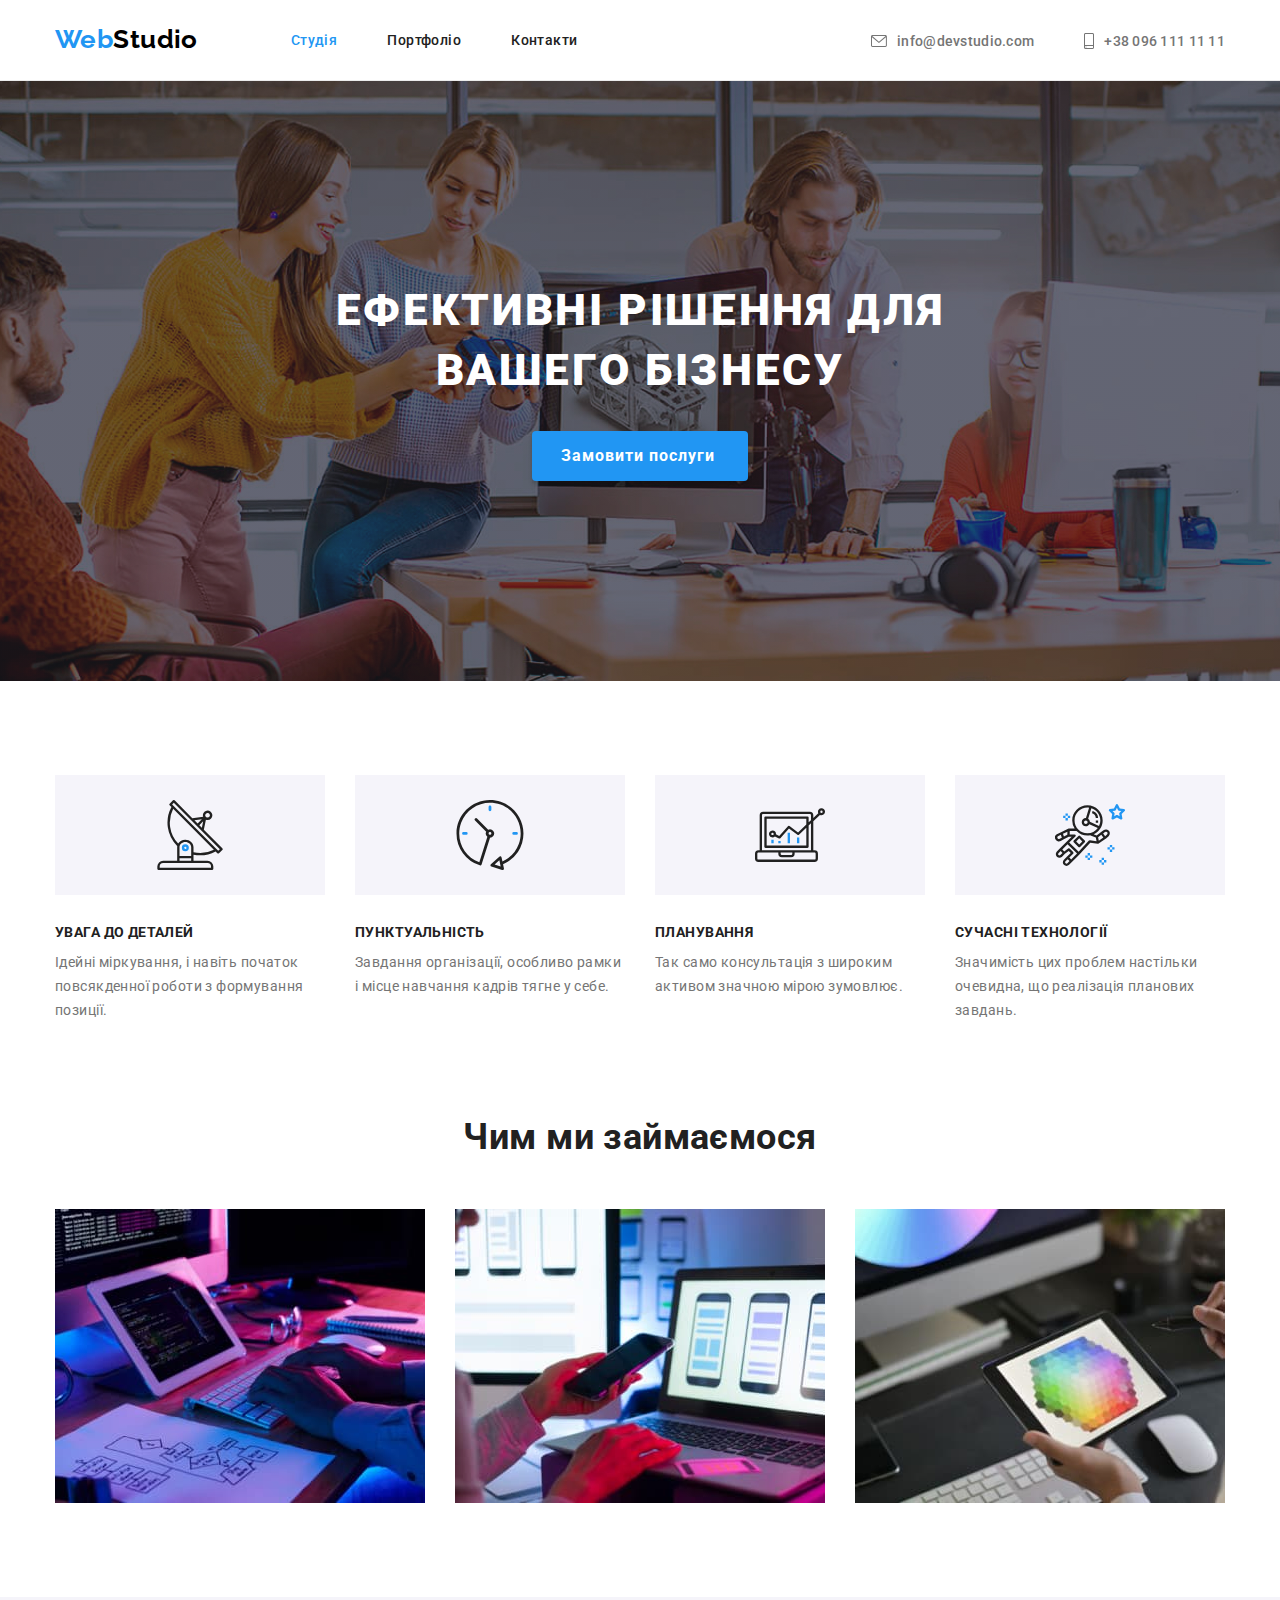
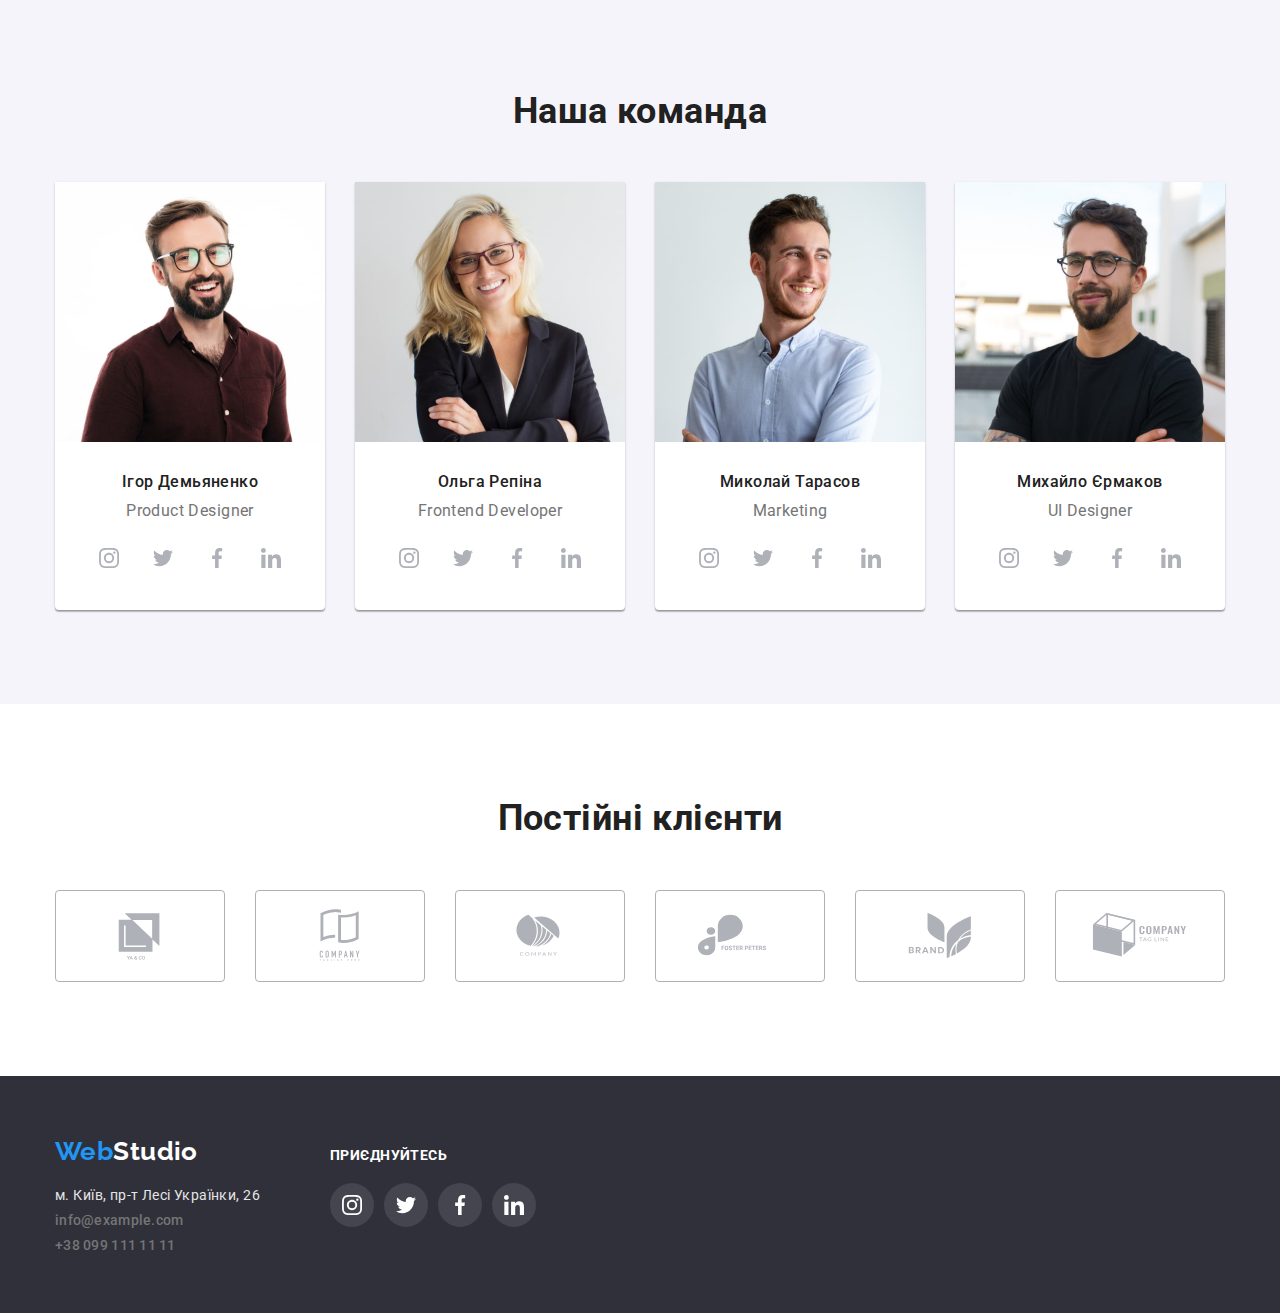
==== index.html @ 13858b53 "Initial commit" ====
<!DOCTYPE html>
<html lang="ua">

<head>
  <meta charset="UTF-8" />
  <meta http-equiv="X-UA-Compatible" content="IE=edge" />
  <meta name="viewport" content="width=device-width, initial-scale=1.0" />
  <title>Студія</title>
  <link rel="preconnect" href="https://fonts.googleapis.com" />
  <link rel="preconnect" href="https://fonts.gstatic.com" crossorigin />
  <link href="https://fonts.googleapis.com/css2?family=Raleway:wght@700&family=Roboto:wght@400;500;700;900&display=swap"
    rel="stylesheet" />
  <link rel="stylesheet"
    href="https://cdnjs.cloudflare.com/ajax/libs/modern-normalize/1.1.0/modern-normalize.min.css" />
  <link rel="stylesheet" href="./css/styles.css" />
</head>

<body>
  <!-- Шапка сторінки -->
  <header class="header">
    <!-- Меню навігайцій для наступних сторінок -->
    <div class="header-conteiner conteiner">
      <a class="header-logo link" lang="en" href="./index.html">Web<span class="logo-word">Studio</span></a>
      <nav class="header-nav">
        <ul class="header-list list">
          <li class="header-item">
            <a class="header-link link current" href="./index.html">Студія</a>
          </li>
          <li class="header-item">
            <a class="header-link link" href="./portfolio.html">Портфоліо</a>
          </li>
          <li class="header-item">
            <a class="header-link link" href="./">Контакти</a>
          </li>
        </ul>
      </nav>
      <ul class="contact-list list">
        <li class="contact-item">
          <a class="contact-link link" href="mailto:info@devstudio.com"><svg class="icon-mail icon" width="16"
              height="12">
              <use href="./images/icons.svg#mail"></use>
            </svg> info@devstudio.com</a>
        </li>
        <li class="contact-item">
          <a class="contact-link link" href="tel:+380961111111"><svg class="icon-phone icon" width="10" height="16">
              <use href="./images/icons.svg#smartphone"></use>
            </svg> +38 096 111 11 11</a>
        </li>
      </ul>
    </div>
  </header>

  <!-- Унікальний контент -->
  <main class="main-content">
    <!-- Секція Герої -->
    <section class="section-hero">
      <div class="conteiner">
        <h1 class="hero-title">Ефективні рішення для вашего бізнесу</h1>
        <button class="hero-btn list" type="button">Замовити послуги</button>
      </div>
    </section>
    <!-- Секція особливості команди -->
    <section class="section-skils section">
      <div class="conteiner">
        <h2 class="visually-hidden">Наші особливості</h2>
        <ul class="skils-list list">
          <li class="skils-item">
            <div class="skils-icon-div"><svg class="skils-icon icon" width="70" height="70">
                <use href="./images/icons.svg#antenna"></use>
              </svg>
            </div>
            <h3 class="skils-subtitle">УВАГА ДО ДЕТАЛЕЙ</h3>
            <p class="skils-text">
              Ідейні міркування, і навіть початок повсякденної роботи з формування позиції.
            </p>
          </li>
          <li class="skils-item">
            <div class="skils-icon-div"><svg class="skils-icon icon" width="70" height="70">
                <use href="./images/icons.svg#clock"></use>
              </svg>
            </div>
            <h3 class="skils-subtitle">ПУНКТУАЛЬНІСТЬ</h3>
            <p class="skils-text">
              Завдання організації, особливо рамки і місце навчання кадрів тягне у себе.
            </p>
          </li>
          <li class="skils-item">
            <div class="skils-icon-div"><svg class="skils-icon icon" width="70" height="70">
                <use href="./images/icons.svg#diagram"></use>
              </svg>
            </div>
            <h3 class="skils-subtitle">ПЛАНУВАННЯ</h3>
            <p class="skils-text">
              Так само консультація з широким активом значною мірою зумовлює.
            </p>
          </li>
          <li class="skils-item">
            <div class="skils-icon-div"><svg class="skils-icon icon" width="70" height="70">
                <use href="./images/icons.svg#astronaut"></use>
              </svg>
            </div>
            <h3 class="skils-subtitle">СУЧАСНІ ТЕХНОЛОГІЇ</h3>
            <p class="skils-text">
              Значимість цих проблем настільки очевидна, що реалізація планових завдань.
            </p>
          </li>
        </ul>
      </div>
    </section>
    <!-- Секція галерея  -->
    <section class="section-gallery section">
      <div class="conteiner">
        <h2 class="gallery-title">Чим ми займаємося</h2>
        <ul class="gallery-list list">
          <li class="gallery-item">
            <img class="gallery-image" src="./images/img1.jpg" alt="Набирає текст на планшеті за допомогою клавіатури"
              width="370" height="294" />
          </li>
          <li class="gallery-item">
            <img class="gallery-image" src="./images/img2.jpg" alt="Смартфон з ноубуком" width="370" height="294" />
          </li>
          <li class="gallery-item">
            <img class="gallery-image" src="./images/img3.jpg" alt="Вибір кольору на планшеті" width="370"
              height="294" />
          </li>
        </ul>
      </div>
    </section>
    <!-- Секція нашої команди -->
    <section class="section-teams section">
      <div class="conteiner">
        <h2 class="teams-title">Наша команда</h2>
        <ul class="teams-list list">
          <li class="teams-item">
            <img class="teams-image" src="./images/our_team/product_Designer.jpg" alt="фото продукт дизайнера"
              width="270" height="260" />
            <div class="team-images-div">
              <h3 class="teams-subtitle">Ігор Демьяненко</h3>
              <p class="teams-text" lang="en">Product Designer</p>
              <ul class="socials list">
                <li class="socials-item">
                  <a class="socials-link link teams-link" href=" ">
                    <svg class="socials-icon teams-icon" width="20" height="20">
                      <use href="./images/icons.svg#instagram"></use>
                    </svg>
                  </a>
                </li>
                <li class="socials-item">
                  <a class="socials-link link teams-link" href=" ">
                    <svg class="socials-icon teams-icon" width="20" height="20">
                      <use href="./images/icons.svg#twitter"></use>
                    </svg>
                  </a>
                </li>
                <li class="socials-item">
                  <a class="socials-link link teams-link" href=" ">
                    <svg class="socials-icon teams-icon" width="20" height="20">
                      <use href="./images/icons.svg#facebook"></use>
                    </svg>
                  </a>
                </li>
                <li class="socials-item">
                  <a class="socials-link link teams-link" href=" ">
                    <svg class="socials-icon teams-icon" width="20" height="20">
                      <use href="./images/icons.svg#linkedin"></use>
                    </svg>
                  </a>
                </li>
              </ul>
            </div>
          </li>
          <li class="teams-item">
            <img class="teams-image" src="./images/our_team/frontend_developer.jpg" alt="Фото фронтенд девелопер"
              width="270" height="260" />
            <div class="team-images-div">
              <h3 class="teams-subtitle">Ольга Репіна</h3>
              <p class="teams-text" lang="en">Frontend Developer</p>
              <ul class="socials list">
                <li class="socials-item">
                  <a class="socials-link link teams-link" href=" ">
                    <svg class="socials-icon teams-icon" width="20" height="20">
                      <use href="./images/icons.svg#instagram"></use>
                    </svg>
                  </a>
                </li>
                <li class="socials-item">
                  <a class="socials-link link teams-link" href=" ">
                    <svg class="socials-icon teams-icon" width="20" height="20">
                      <use href="./images/icons.svg#twitter"></use>
                    </svg>
                  </a>
                </li>
                <li class="socials-item">
                  <a class="socials-link link teams-link" href=" ">
                    <svg class="socials-icon teams-icon" width="20" height="20">
                      <use href="./images/icons.svg#facebook"></use>
                    </svg>
                  </a>
                </li>
                <li class="socials-item">
                  <a class="socials-link link teams-link" href=" ">
                    <svg class="socials-icon teams-icon" width="20" height="20">
                      <use href="./images/icons.svg#linkedin"></use>
                    </svg>
                  </a>
                </li>
              </ul>
            </div>
          </li>
          <li class="teams-item">
            <img class="teams-image" src="./images/our_team/marketing.jpg" alt="Фото маркетинг" width="270"
              height="260" />
            <div class="team-images-div">
              <h3 class="teams-subtitle">Миколай Тарасов</h3>
              <p class="teams-text" lang="en">Marketing</p>
              <ul class="socials list">
                <li class="socials-item">
                  <a class="socials-link link teams-link" href=" ">
                    <svg class="socials-icon teams-icon" width="20" height="20">
                      <use href="./images/icons.svg#instagram"></use>
                    </svg>
                  </a>
                </li>
                <li class="socials-item">
                  <a class="socials-link link teams-link" href=" ">
                    <svg class="socials-icon teams-icon" width="20" height="20">
                      <use href="./images/icons.svg#twitter"></use>
                    </svg>
                  </a>
                </li>
                <li class="socials-item">
                  <a class="socials-link link teams-link" href=" ">
                    <svg class="socials-icon teams-icon" width="20" height="20">
                      <use href="./images/icons.svg#facebook"></use>
                    </svg>
                  </a>
                </li>
                <li class="socials-item">
                  <a class="socials-link link teams-link" href=" ">
                    <svg class="socials-icon teams-icon" width="20" height="20">
                      <use href="./images/icons.svg#linkedin"></use>
                    </svg>
                  </a>
                </li>
              </ul>
            </div>
          </li>
          <li class="teams-item">
            <img class="teams-image" src="./images/our_team/ui_designer.jpg" alt="Фото УІ дизайнера" width="270"
              height="260" />
            <div class="team-images-div">
              <h3 class="teams-subtitle">Михайло Єрмаков</h3>
              <p class="teams-text" lang="en">UI Designer</p>
              <ul class="socials list">
                <li class="socials-item">
                  <a class="socials-link link teams-link" href=" ">
                    <svg class="socials-icon teams-icon" width="20" height="20">
                      <use href="./images/icons.svg#instagram"></use>
                    </svg>
                  </a>
                </li>
                <li class="socials-item">
                  <a class="socials-link link teams-link" href=" ">
                    <svg class="socials-icon teams-icon" width="20" height="20">
                      <use href="./images/icons.svg#twitter"></use>
                    </svg>
                  </a>
                </li>
                <li class="socials-item">
                  <a class="socials-link link teams-link" href=" ">
                    <svg class="socials-icon teams-icon" width="20" height="20">
                      <use href="./images/icons.svg#facebook"></use>
                    </svg>
                  </a>
                </li>
                <li class="socials-item">
                  <a class="socials-link link teams-link" href=" ">
                    <svg class="socials-icon teams-icon" width="20" height="20">
                      <use href="./images/icons.svg#linkedin"></use>
                    </svg>
                  </a>
                </li>
              </ul>
            </div>
          </li>
        </ul>
      </div>
    </section>
    <section class="section-customers section">
      <div class="conteiner">
        <h2 class="teams-title">Постійні клієнти</h2>
        <ul class="customers-list list">
          <li class="customers-item"><a class="customers-link link" href="" target="_blank"
              rel="noopener noreferrer"><svg class="customers-icon" width="106" height="60">
                <use href="./images/icons.svg#logo-1"></use>
              </svg></a>
          </li>
          <li class="customers-item"><a class="customers-link link" href="" target="_blank"
              rel="noopener noreferrer"><svg class="customers-icon" width="106" height="60">
                <use href="./images/icons.svg#logo-2"></use>
              </svg></a>
          </li>
          <li class="customers-item"><a class="customers-link link" href="" target="_blank"
              rel="noopener noreferrer"><svg class="customers-icon" width="106" height="60">
                <use href="./images/icons.svg#logo-3"></use>
              </svg></a>
          </li>
          <li class="customers-item"><a class="customers-link link" href="" target="_blank"
              rel="noopener noreferrer"><svg class="customers-icon" width="106" height="60">
                <use href="./images/icons.svg#logo-4"></use>
              </svg></a>
          </li>
          <li class="customers-item"><a class="customers-link link" href="" target="_blank"
              rel="noopener noreferrer"><svg class="customers-icon" width="106" height="60">
                <use href="./images/icons.svg#logo-5"></use>
              </svg></a>
          </li>
          <li class="customers-item"><a class="customers-link link" href="" target="_blank"
              rel="noopener noreferrer"><svg class="customers-icon" width="106" height="60">
                <use href="./images/icons.svg#logo-6"></use>
              </svg></a>
          </li>
        </ul>
      </div>
    </section>
  </main>
  <!-- Підвал сторінки -->
  <footer class="footer">
    <div class="conteiner">
      <div class="contact-div">
        <a class="footer-logo link" lang="en" href="./index.html">Web<span class="logo-word-footer">Studio</span></a>
        <address class="address">
          <ul class="address-list list">
            <li class="address-item">
              <a class="address-contact-map link" href="https://goo.gl/maps/Bq6WexbLNgEqduPN9" target="_blank"
                rel="noopener noreferrer">м. Київ, пр-т Лесі Українки, 26</a>
            </li>
            <li class="address-item">
              <a class="address-contact link" href="mailto:info@example.com">info@example.com</a>
            </li>
            <li class="address-item">
              <a class="address-contact link" href="tel:+380961111111">+38 099 111 11 11</a>
            </li>
          </ul>
        </address>
      </div>
      <div class="footer-socials-div">
        <h3 class="footer-socials-header">Приєднуйтесь</h3>
        <ul class="socials list">
          <li class="socials-item">
            <a class="socials-link link" href=" ">
              <svg class="socials-icon" width="20" height="20">
                <use href="./images/icons.svg#instagram"></use>
              </svg>
            </a>
          </li>
          <li class="socials-item">
            <a class="socials-link link" href=" ">
              <svg class="socials-icon" width="20" height="20">
                <use href="./images/icons.svg#twitter"></use>
              </svg>
            </a>
          </li>
          <li class="socials-item">
            <a class="socials-link link" href=" ">
              <svg class="socials-icon" width="20" height="20">
                <use href="./images/icons.svg#facebook"></use>
              </svg>
            </a>
          </li>
          <li class="socials-item">
            <a class="socials-link link" href=" ">
              <svg class="socials-icon" width="20" height="20">
                <use href="./images/icons.svg#linkedin"></use>
              </svg>
            </a>
          </li>
        </ul>
      </div>
    </div>
  </footer>
</body>

</html>
---- css/styles.css ----
:root {
  --white-background-col: #e5e5e5;
  --primary-txt-col: #212121;
  --secondary-txt-col: #757575;
  --brand-txt-col: #2196f3;
  --footer-txt-col: #ffffff;
  --background2: #f5f4fa;
  --border-header-color: #ececec;
  --border-content-color: #eeeeee;
  --icon-color: #afb1b8;
}

body {
  font-family: Roboto, sans-serif;
  font-size: 14px;
  /* line-height: 1.19; */
  letter-spacing: 0.03em;
  background-color: var(--footer-txt-col);
  color: var(--primary-txt-col);
}

.visually-hidden {
  position: absolute;
  width: 1px;
  height: 1px;
  margin: -1px;
  border: 0;
  padding: 0;
  white-space: nowrap;
  clip-path: inset(100%);
  clip: rect(0 0 0 0);
  overflow: hidden;
}

/* прибираємо точки списку */
.list {
  list-style: none;
  padding: 0;
  margin: 0;
}

/* додаємо курсор */
.prt-btn,
.hero-btn,
.prt-item-desc {
  cursor: pointer;
}

/* прибираємо підкреслення  */
.link {
  text-decoration: none;
  color: currentColor;
}

h1,
h2,
h3,
h4,
h5,
h6,
p {
  margin: 0px;
}
img {
  display: block;
  max-width: 100%;
  height: auto;
}

.conteiner {
  width: 1200px;
  padding-left: 15px;
  padding-right: 15px;
  margin-left: auto;
  margin-right: auto;
}

/* header & footer style */
.header {
  background-color: #ffffff;
  border-bottom: 1px solid #ececec;
}

.header-conteiner {
  display: flex;
  align-items: center;
}

.header-logo,
.footer-logo {
  font-family: Raleway;
  font-size: 26px;
  font-weight: 700;
  line-height: calc(31 / 26);
  color: var(--brand-txt-col);
}

.header-logo {
  margin-right: 93px;
  padding-top: 24px;
  padding-bottom: 25px;
}

.header-nav {
  margin-right: auto;
}

.header-list,
.contact-list {
  display: flex;
  gap: 50px;
}
.logo-word {
  line-height: calc(31 / 26);
  color: #000000;
}

.logo-word-footer {
  color: var(--footer-txt-col);
}

.contact-link,
.address-contact {
  font-weight: 500;
  font-size: 14px;
  font-style: normal;
  align-items: center;
  line-height: calc(16 / 14);
  color: var(--secondary-txt-col);
  letter-spacing: 0.02em;
  /* розповсюджується на нащадків тільки тому і задали флекс теж */
  display: flex;
}

.header-link {
  font-weight: 500;
  font-size: 14px;
  color: var(--primary-txt-col);
  padding-top: 32px;
  padding-bottom: 32px;
}

.header-link:hover,
.header-link:focus,
.contact-link:hover,
.contact-link:focus,
.address-contact:hover,
.address-contact:focus,
.address-contact-map:hover,
.address-contact-map:focus,
.icon-mail:hover,
.icon-mail:focus {
  color: var(--brand-txt-col);
}

/* іконки контактів */
.icon-mail,
.icon-phone {
  margin-right: 10px;
  fill: currentColor;
}
.contact-link {
  padding-top: 32px;
  padding-bottom: 31px;
}

.link.current {
  color: var(--brand-txt-col);
}

.section-hero {
  background-image: linear-gradient(
      to right,
      rgba(47, 48, 58, 0.4),
      rgba(47, 48, 58, 0.4)
    ),
    url(../images/hero/hero-bg.jpg);
  height: 600px;
  background-color: #2f303a;
  padding-top: 200px;
  padding-bottom: 200px;
  text-align: center;
  background-repeat: no-repeat;
  background-position: center;
  max-width: 1600px;
  margin-left: auto;
  margin-right: auto;
}

.section {
  padding-top: 94px;
  padding-bottom: 94px;
}

.hero-title {
  color: var(--footer-txt-col);
  font-weight: 900;
  font-size: 44px;
  line-height: 1.36;
  text-align: center;
  letter-spacing: 0.06em;
  text-transform: uppercase;
  margin-bottom: 30px;
  width: 696px;
  margin-left: auto;
  margin-right: auto;
}

.hero-btn {
  display: block;
  background-color: var(--brand-txt-col);
  color: var(--footer-txt-col);
  border: transparent; /*border: 1px; */
  letter-spacing: 0.06em;
  font-weight: 700;
  font-size: 16px;
  font-family: inherit;
  line-height: 1.87;
  border-radius: 4px;
  min-width: 200px;
  min-height: 50px;
  max-width: 250px;
  padding: 9px 33px 9px 29px;
  margin: 0 auto;
  box-shadow: 0px 4px 4px rgba(0, 0, 0, 0.15);
}

.hero-btn:hover,
.hero-btn:focus {
  background-color: #188ce8;
}
.skils-list {
  display: flex;
  gap: 30px;
  align-items: flex-start;
  /* flex-basis: 270px; */
}

.skils-icon-div {
  display: flex;
  height: 120px;
  align-items: center;
  justify-content: center;
  flex-direction: column;
  margin-bottom: 30px;
  background: var(--background2);
}

.skils-item {
  width: 270px;
}

.skils-subtitle {
  font-weight: 700;
  font-size: 14px;
  line-height: 1.14;
  text-transform: uppercase;
  margin-bottom: 10px;
}

.skils-text {
  font-size: 14px;
  line-height: 1.71;
  color: var(--secondary-txt-col);
}

.section-gallery {
  padding-bottom: 94px;
  padding-top: 0;
}

.gallery-list {
  display: flex;
  gap: 30px;
}

.gallery-title,
.teams-title {
  font-weight: 700;
  font-size: 36px;
  line-height: 1.16;
  text-align: center;
  margin-bottom: 50px;
}

.section-teams {
  background-color: var(--background2);
  padding-bottom: 94px;
}

.teams-list {
  display: flex;
  gap: 30px;
}

/* іконки соц.иереж */
.socials {
  display: flex;
  align-items: center;
  justify-content: center;
  gap: 10px;
}

.socials-link {
  display: flex;
  align-items: center;
  justify-content: center;
  width: 44px;
  height: 44px;
  fill: var(--footer-txt-col);
  background-color: rgba(255, 255, 255, 0.1);
  border-radius: 50%;
}

.customers-icon {
  fill: var(--icon-color);
}

.socials-link:hover,
.socials-link:focus {
  background-color: var(--brand-txt-col);
}

.teams-item {
  background-color: var(--footer-txt-col);
  box-shadow: 0px 1px 3px rgba(0, 0, 0, 0.12), 0px 1px 1px rgba(0, 0, 0, 0.14),
    0px 2px 1px rgba(0, 0, 0, 0.2);
  border-radius: 0px 0px 4px 4px;
}

.team-images-div {
  padding: 30px 0px;
}

.teams-subtitle {
  font-weight: 500;
  font-size: 16px;
  line-height: calc(19 / 16);
  margin-bottom: 10px;
  text-align: center;
}

.teams-text {
  font-size: 16px;
  line-height: calc(19 / 16);
  text-align: center;
  color: var(--secondary-txt-col);
  margin-bottom: 16px;
}

/* постійні клієнти */
.customers-list {
  display: flex;
  gap: 30px;
}

.customers-link {
  border: 1px solid var(--icon-color);
  border-radius: 4px;
  display: flex;
  width: 170px;
  height: 92px;
  justify-content: center;
  align-items: center;
}

.customers-link:focus .customers-icon,
.customers-link:hover .customers-icon {
  fill: var(--brand-txt-col);
}
.customers-link:hover,
.customers-link:focus {
  border-color: var(--brand-txt-col);
}

.teams-icon {
  /* fill: var(--icon-color); */
}
/* footer */

.footer {
  padding-top: 60px;
  padding-bottom: 60px;
  background-color: #2f303a;
}

.footer .conteiner {
  display: flex;
  align-items: baseline;
}

.footer-logo {
  display: block;
  margin-bottom: 20px;
}

.address-contact-map {
  font-weight: 400;
  font-size: 14px;
  font-style: normal;
  color: var(--white-background-col);
  margin-bottom: 9px;
}

.address-item {
  margin-bottom: 9px;
}

.address-item:last-child {
  margin-bottom: 0;
}

.contact-div {
  margin-right: 70px;
}

/* footer socails link */
.footer-socials-header {
  font-weight: 700;
  font-size: 14px;
  line-height: calc(16 / 14);
  letter-spacing: 0.03em;
  text-transform: uppercase;
  color: var(--footer-txt-col);
  margin-bottom: 20px;
}

/* ПОРТФОЛІО */

.prt-filter-list {
  display: flex;
  gap: 8px;
  margin-left: auto;
  margin-right: auto;
  justify-content: center;
  margin-bottom: 50px;
}

.prt-box-subtitle {
  font-weight: 700;
  font-size: 18px;
  line-height: calc(36 / 18);
  letter-spacing: 0.06em;
  color: var(--primary-txt-col);
  margin-bottom: 4px;
}

.prt-btn {
  background-color: #f5f4fa;
  color: #212121;
  border: transparent; /* border: 1px; */
  text-align: center;
  font-family: inherit;
  font-weight: 500;
  font-size: 16px;
  line-height: 1.63;
  border-radius: 4px;
  padding: 6px 22px;
}

.prt-box-text {
  font-size: 16px;
  line-height: calc(30 / 16);
  color: var(--secondary-txt-col);
}

.prt-btn:hover,
.prt-btn:focus {
  background-color: var(--brand-txt-col);
  color: var(--footer-txt-col);
  box-shadow: 0px 3px 1px rgba(0, 0, 0, 0.1), 0px 1px 2px rgba(0, 0, 0, 0.08),
    0px 2px 2px rgba(0, 0, 0, 0.12);
}

.prt-box-item:hover {
  cursor: pointer;
  box-shadow: 0px 3px 1px rgba(0, 0, 0, 0.1), 0px 1px 2px rgba(0, 0, 0, 0.08),
    0px 2px 2px rgba(0, 0, 0, 0.12);
}

.prt-box-list {
  display: flex;
  flex-wrap: wrap;
  gap: 30px;
}

.prt-item-desc {
  padding: 20px 24px;
  border-left: 1px solid #eeeeee;
  border-bottom: 1px solid #eeeeee;
  border-right: 1px solid #eeeeee;
}
.teams-link {
  fill: var(--icon-color);
}

.teams-link:hover,
.teams-link:focus {
  fill: var(--footer-txt-col);
}
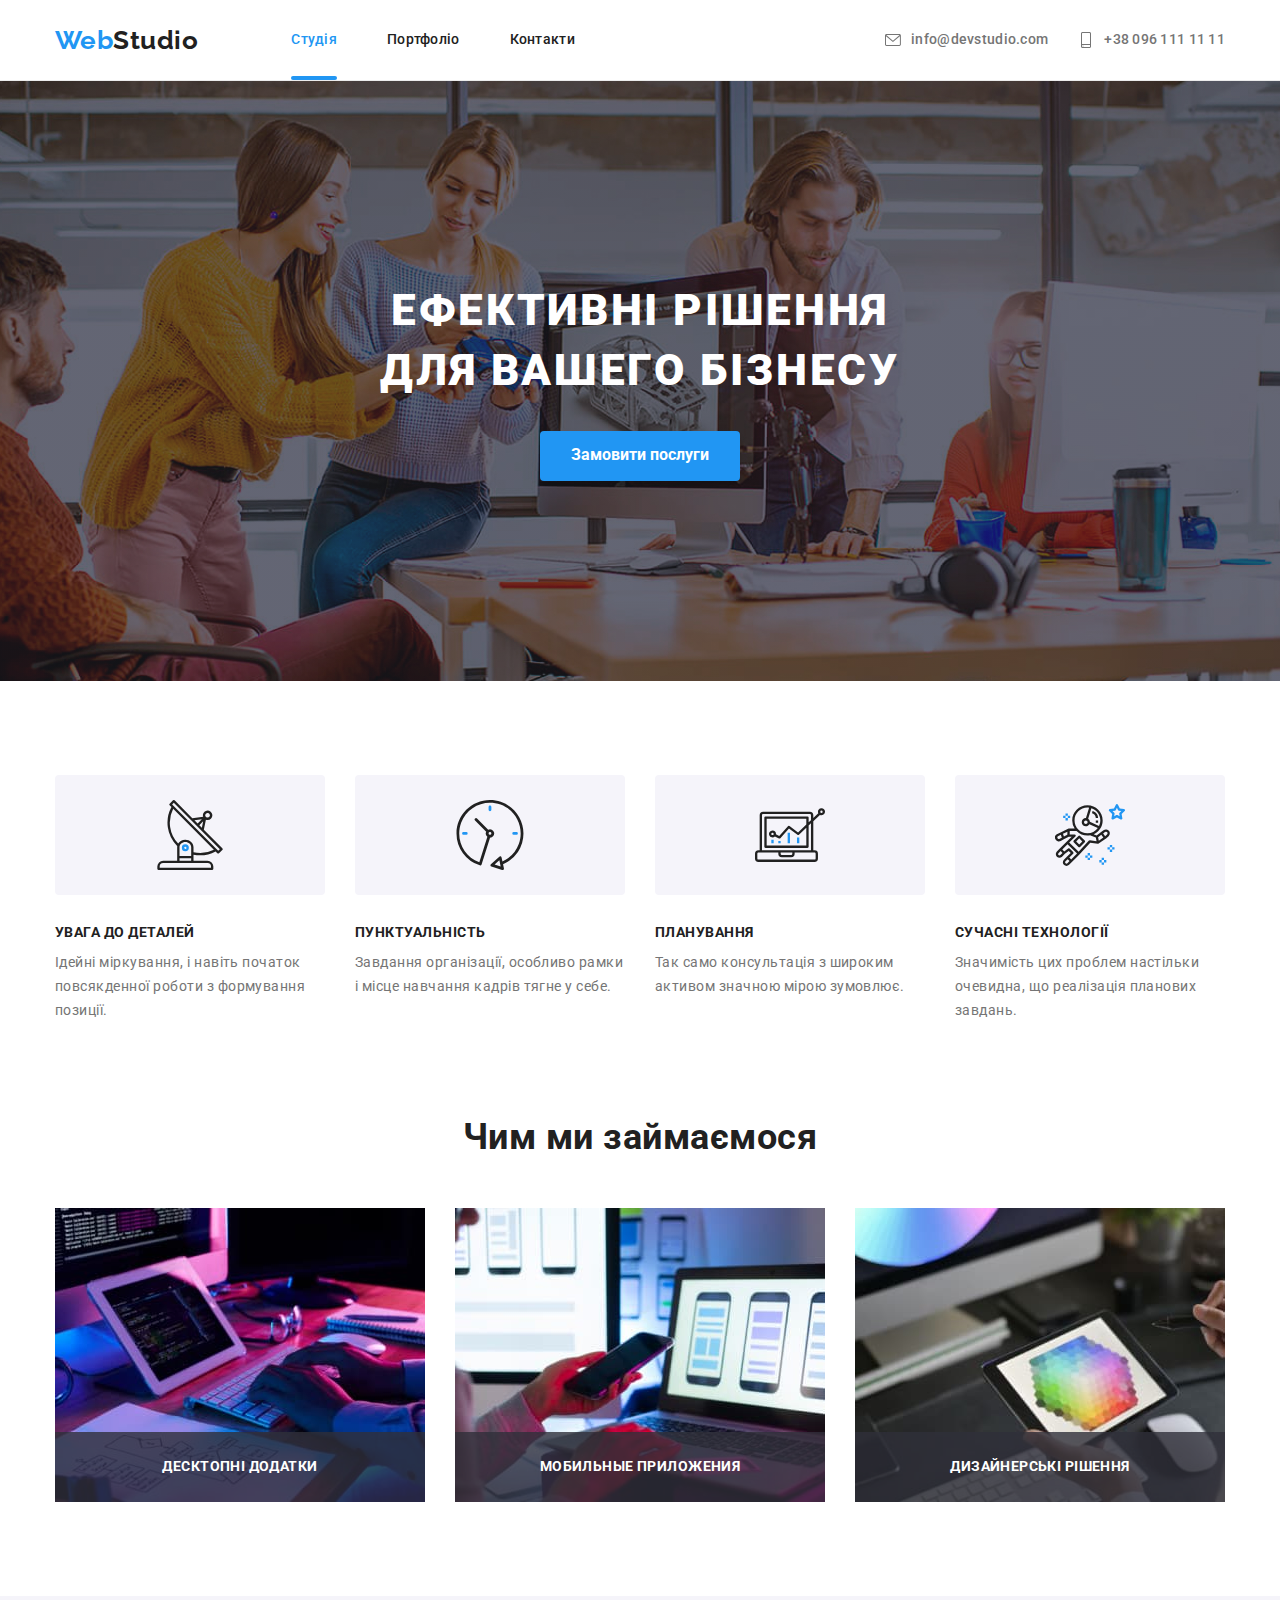
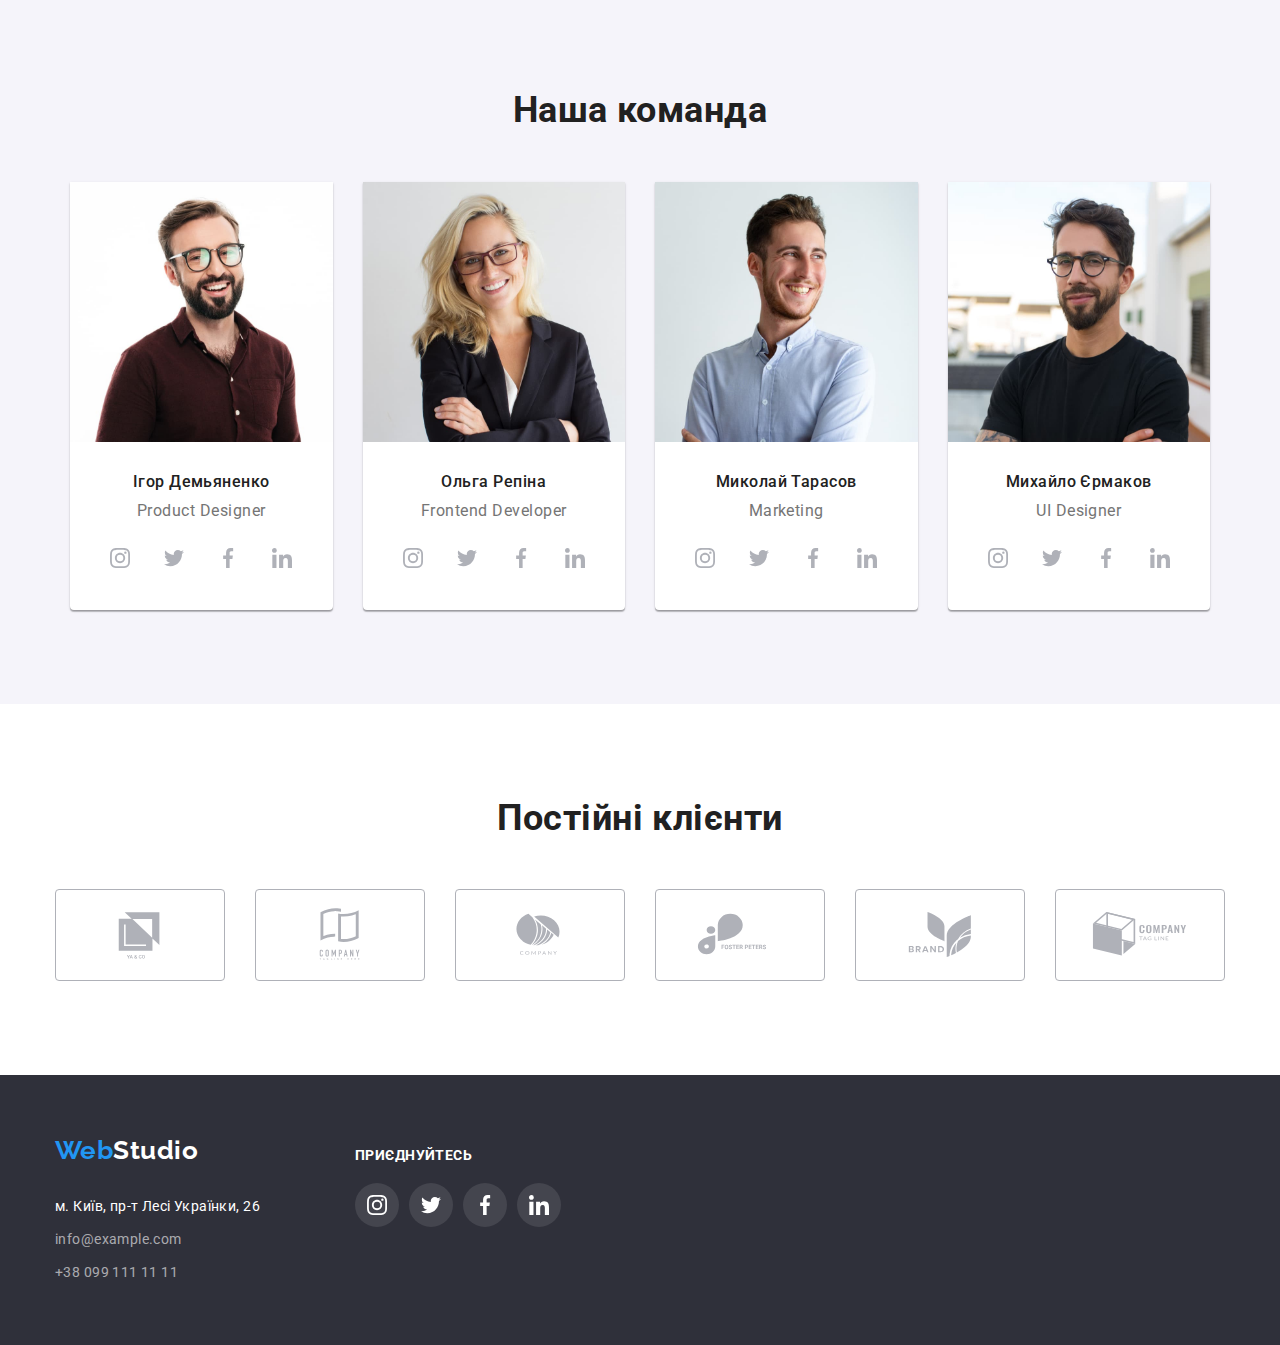
==== commit cd8d40b6: "edit" ====
--- a/index.html
+++ b/index.html
@@ -17,32 +17,31 @@
 
 <body>
   <!-- Шапка сторінки -->
-  <header class="header">
+  <header class="page-header">
     <!-- Меню навігайцій для наступних сторінок -->
-    <div class="header-conteiner conteiner">
-      <a class="header-logo link" lang="en" href="./index.html">Web<span class="logo-word">Studio</span></a>
+    <div class="container header">
+      <a class="logo-font" lang="en" href="./index.html">Web<span class="logo-header-color">Studio</span></a>
       <nav class="header-nav">
-        <ul class="header-list list">
-          <li class="header-item">
-            <a class="header-link link current" href="./index.html">Студія</a>
-          </li>
-          <li class="header-item">
-            <a class="header-link link" href="./portfolio.html">Портфоліо</a>
-          </li>
-          <li class="header-item">
-            <a class="header-link link" href="./">Контакти</a>
+        <ul class="navigation">
+          <li>
+            <a class="font-nav current" href="./index.html">Студія</a>
+          </li>
+          <li>
+            <a class="font-nav" href="./portfolio.html">Портфоліо</a>
+          </li>
+          <li>
+            <a class="font-nav" href="./">Контакти</a>
           </li>
         </ul>
       </nav>
-      <ul class="contact-list list">
-        <li class="contact-item">
-          <a class="contact-link link" href="mailto:info@devstudio.com"><svg class="icon-mail icon" width="16"
-              height="12">
+      <ul class="contacts">
+        <li>
+          <a class="font-contacts mail" href="mailto:info@devstudio.com"><svg class="icon" width="16" height="12">
               <use href="./images/icons.svg#mail"></use>
             </svg> info@devstudio.com</a>
         </li>
-        <li class="contact-item">
-          <a class="contact-link link" href="tel:+380961111111"><svg class="icon-phone icon" width="10" height="16">
+        <li>
+          <a class="font-contacts phone" href="tel:+380961111111"><svg class="icon" width="10" height="16">
               <use href="./images/icons.svg#smartphone"></use>
             </svg> +38 096 111 11 11</a>
         </li>
@@ -53,54 +52,52 @@
   <!-- Унікальний контент -->
   <main class="main-content">
     <!-- Секція Герої -->
-    <section class="section-hero">
-      <div class="conteiner">
-        <h1 class="hero-title">Ефективні рішення для вашего бізнесу</h1>
-        <button class="hero-btn list" type="button">Замовити послуги</button>
-      </div>
+    <section class="hero">
+      <h1 class="font-hero">Ефективні рішення<br /> для вашего бізнесу</h1>
+      <button class="button button-order" type="button" data-modal-open>Замовити послуги</button>
     </section>
     <!-- Секція особливості команди -->
-    <section class="section-skils section">
-      <div class="conteiner">
-        <h2 class="visually-hidden">Наші особливості</h2>
-        <ul class="skils-list list">
-          <li class="skils-item">
-            <div class="skils-icon-div"><svg class="skils-icon icon" width="70" height="70">
+    <section class="section">
+      <div class="container">
+        <h2 class="hidden-item">Наші особливості</h2>
+        <ul class="benefits">
+          <li>
+            <div class="item-thumb"><svg class="item" width="70" height="70">
                 <use href="./images/icons.svg#antenna"></use>
               </svg>
             </div>
-            <h3 class="skils-subtitle">УВАГА ДО ДЕТАЛЕЙ</h3>
-            <p class="skils-text">
+            <h3 class="font-fact-name">УВАГА ДО ДЕТАЛЕЙ</h3>
+            <p class="font-fact-descr">
               Ідейні міркування, і навіть початок повсякденної роботи з формування позиції.
             </p>
           </li>
-          <li class="skils-item">
-            <div class="skils-icon-div"><svg class="skils-icon icon" width="70" height="70">
+          <li>
+            <div class="item-thumb"><svg class="item" width="70" height="70">
                 <use href="./images/icons.svg#clock"></use>
               </svg>
             </div>
-            <h3 class="skils-subtitle">ПУНКТУАЛЬНІСТЬ</h3>
-            <p class="skils-text">
+            <h3 class="font-fact-name">ПУНКТУАЛЬНІСТЬ</h3>
+            <p class="font-fact-descr">
               Завдання організації, особливо рамки і місце навчання кадрів тягне у себе.
             </p>
           </li>
-          <li class="skils-item">
-            <div class="skils-icon-div"><svg class="skils-icon icon" width="70" height="70">
+          <li>
+            <div class="item-thumb"><svg class="item" width="70" height="70">
                 <use href="./images/icons.svg#diagram"></use>
               </svg>
             </div>
-            <h3 class="skils-subtitle">ПЛАНУВАННЯ</h3>
-            <p class="skils-text">
+            <h3 class="font-fact-name">ПЛАНУВАННЯ</h3>
+            <p class="font-fact-descr">
               Так само консультація з широким активом значною мірою зумовлює.
             </p>
           </li>
-          <li class="skils-item">
-            <div class="skils-icon-div"><svg class="skils-icon icon" width="70" height="70">
+          <li>
+            <div class="item-thumb"><svg class="item" width="70" height="70">
                 <use href="./images/icons.svg#astronaut"></use>
               </svg>
             </div>
-            <h3 class="skils-subtitle">СУЧАСНІ ТЕХНОЛОГІЇ</h3>
-            <p class="skils-text">
+            <h3 class="font-fact-name">СУЧАСНІ ТЕХНОЛОГІЇ</h3>
+            <p class="font-fact-descr">
               Значимість цих проблем настільки очевидна, що реалізація планових завдань.
             </p>
           </li>
@@ -108,269 +105,291 @@
       </div>
     </section>
     <!-- Секція галерея  -->
-    <section class="section-gallery section">
-      <div class="conteiner">
-        <h2 class="gallery-title">Чим ми займаємося</h2>
-        <ul class="gallery-list list">
-          <li class="gallery-item">
-            <img class="gallery-image" src="./images/img1.jpg" alt="Набирає текст на планшеті за допомогою клавіатури"
-              width="370" height="294" />
-          </li>
-          <li class="gallery-item">
-            <img class="gallery-image" src="./images/img2.jpg" alt="Смартфон з ноубуком" width="370" height="294" />
-          </li>
-          <li class="gallery-item">
-            <img class="gallery-image" src="./images/img3.jpg" alt="Вибір кольору на планшеті" width="370"
+    <section class="section what-we-do">
+      <div class="container">
+        <h2 class="section-title">Чим ми займаємося</h2>
+        <div class="whatwedo-images">
+          <div class="whatwedo-thumb">
+            <img src="./images/img1.jpg" alt="Набирає текст на планшеті за допомогою клавіатури" width="370"
               height="294" />
+            <p class="whatwedo-label">Десктопні додатки</p>
+          </div>
+          <div class="whatwedo-thumb">
+            <img src="./images/img2.jpg" alt="Смартфон з ноубуком" width="370" height="294" />
+            <p class="whatwedo-label">Мобильные приложения</p>
+          </div>
+          <div class="whatwedo-thumb">
+            <img src="./images/img3.jpg" alt="Вибір кольору на планшеті" width="370" height="294" />
+            <p class="whatwedo-label">Дизайнерські рішення</p>
+          </div>
+        </div>
+      </div>
+    </section>
+
+    <!-- Секція нашої команди -->
+    <section class="section command">
+      <div class="container">
+        <h2 class="section-title">Наша команда</h2>
+        <ul class="people">
+          <li class="person">
+            <img src="./images/our_team/product_Designer.jpg" alt="фото продукт дизайнера" width="270" height="260" />
+            <div class="person-descr">
+              <h3 class="font-name">Ігор Демьяненко</h3>
+              <p class="font-job" lang="en">Product Designer</p>
+              <ul class="joinus-social">
+                <li>
+                  <a class="social-link" href=" ">
+                    <svg class="icon" width="20" height="20">
+                      <use href="./images/icons.svg#instagram"></use>
+                    </svg>
+                  </a>
+                </li>
+                <li>
+                  <a class="social-link" href=" ">
+                    <svg class="icon" width="20" height="20">
+                      <use href="./images/icons.svg#twitter"></use>
+                    </svg>
+                  </a>
+                </li>
+                <li>
+                  <a class="social-link" href=" ">
+                    <svg class="icon" width="20" height="20">
+                      <use href="./images/icons.svg#facebook"></use>
+                    </svg>
+                  </a>
+                </li>
+                <li>
+                  <a class="social-link" href=" ">
+                    <svg class="icon" width="20" height="20">
+                      <use href="./images/icons.svg#linkedin"></use>
+                    </svg>
+                  </a>
+                </li>
+              </ul>
+            </div>
+          </li>
+          <li class="person">
+            <img src="./images/our_team/frontend_developer.jpg" alt="Фото фронтенд девелопер" width="270"
+              height="260" />
+            <div class="person-descr">
+              <h3 class="font-name">Ольга Репіна</h3>
+              <p class="font-job" lang="en">Frontend Developer</p>
+              <ul class="joinus-social">
+                <li>
+                  <a class="social-link" href=" ">
+                    <svg class="icon" width="20" height="20">
+                      <use href="./images/icons.svg#instagram"></use>
+                    </svg>
+                  </a>
+                </li>
+                <li>
+                  <a class="social-link" href=" ">
+                    <svg class="icon" width="20" height="20">
+                      <use href="./images/icons.svg#twitter"></use>
+                    </svg>
+                  </a>
+                </li>
+                <li>
+                  <a class="social-link" href=" ">
+                    <svg class="icon" width="20" height="20">
+                      <use href="./images/icons.svg#facebook"></use>
+                    </svg>
+                  </a>
+                </li>
+                <li>
+                  <a class="social-link" href=" ">
+                    <svg class="icon" width="20" height="20">
+                      <use href="./images/icons.svg#linkedin"></use>
+                    </svg>
+                  </a>
+                </li>
+              </ul>
+            </div>
+          </li>
+          <li class="person">
+            <img src="./images/our_team/marketing.jpg" alt="Фото маркетинг" width="270" height="260" />
+            <div class="person-descr">
+              <h3 class="font-name">Миколай Тарасов</h3>
+              <p class="font-job" lang="en">Marketing</p>
+              <ul class="joinus-social">
+                <li>
+                  <a class="social-link" href=" ">
+                    <svg class="icon" width="20" height="20">
+                      <use href="./images/icons.svg#instagram"></use>
+                    </svg>
+                  </a>
+                </li>
+                <li>
+                  <a class="social-link" href=" ">
+                    <svg class="icon" width="20" height="20">
+                      <use href="./images/icons.svg#twitter"></use>
+                    </svg>
+                  </a>
+                </li>
+                <li>
+                  <a class="social-link" href=" ">
+                    <svg class="icon" width="20" height="20">
+                      <use href="./images/icons.svg#facebook"></use>
+                    </svg>
+                  </a>
+                </li>
+                <li>
+                  <a class="social-link" href=" ">
+                    <svg class="icon" width="20" height="20">
+                      <use href="./images/icons.svg#linkedin"></use>
+                    </svg>
+                  </a>
+                </li>
+              </ul>
+            </div>
+          </li>
+          <li class="person">
+            <img src="./images/our_team/ui_designer.jpg" alt="Фото УІ дизайнера" width="270" height="260" />
+            <div class="person-descr">
+              <h3 class="font-name">Михайло Єрмаков</h3>
+              <p class="font-job" lang="en">UI Designer</p>
+              <ul class="joinus-social">
+                <li>
+                  <a class="social-link" href=" ">
+                    <svg class="icon" width="20" height="20">
+                      <use href="./images/icons.svg#instagram"></use>
+                    </svg>
+                  </a>
+                </li>
+                <li>
+                  <a class="social-link" href=" ">
+                    <svg class="icon" width="20" height="20">
+                      <use href="./images/icons.svg#twitter"></use>
+                    </svg>
+                  </a>
+                </li>
+                <li>
+                  <a class="social-link" href=" ">
+                    <svg class="icon" width="20" height="20">
+                      <use href="./images/icons.svg#facebook"></use>
+                    </svg>
+                  </a>
+                </li>
+                <li>
+                  <a class="social-link" href=" ">
+                    <svg class="icon" width="20" height="20">
+                      <use href="./images/icons.svg#linkedin"></use>
+                    </svg>
+                  </a>
+                </li>
+              </ul>
+            </div>
           </li>
         </ul>
       </div>
     </section>
-    <!-- Секція нашої команди -->
-    <section class="section-teams section">
-      <div class="conteiner">
-        <h2 class="teams-title">Наша команда</h2>
-        <ul class="teams-list list">
-          <li class="teams-item">
-            <img class="teams-image" src="./images/our_team/product_Designer.jpg" alt="фото продукт дизайнера"
-              width="270" height="260" />
-            <div class="team-images-div">
-              <h3 class="teams-subtitle">Ігор Демьяненко</h3>
-              <p class="teams-text" lang="en">Product Designer</p>
-              <ul class="socials list">
-                <li class="socials-item">
-                  <a class="socials-link link teams-link" href=" ">
-                    <svg class="socials-icon teams-icon" width="20" height="20">
-                      <use href="./images/icons.svg#instagram"></use>
-                    </svg>
-                  </a>
-                </li>
-                <li class="socials-item">
-                  <a class="socials-link link teams-link" href=" ">
-                    <svg class="socials-icon teams-icon" width="20" height="20">
-                      <use href="./images/icons.svg#twitter"></use>
-                    </svg>
-                  </a>
-                </li>
-                <li class="socials-item">
-                  <a class="socials-link link teams-link" href=" ">
-                    <svg class="socials-icon teams-icon" width="20" height="20">
-                      <use href="./images/icons.svg#facebook"></use>
-                    </svg>
-                  </a>
-                </li>
-                <li class="socials-item">
-                  <a class="socials-link link teams-link" href=" ">
-                    <svg class="socials-icon teams-icon" width="20" height="20">
-                      <use href="./images/icons.svg#linkedin"></use>
-                    </svg>
-                  </a>
-                </li>
-              </ul>
-            </div>
-          </li>
-          <li class="teams-item">
-            <img class="teams-image" src="./images/our_team/frontend_developer.jpg" alt="Фото фронтенд девелопер"
-              width="270" height="260" />
-            <div class="team-images-div">
-              <h3 class="teams-subtitle">Ольга Репіна</h3>
-              <p class="teams-text" lang="en">Frontend Developer</p>
-              <ul class="socials list">
-                <li class="socials-item">
-                  <a class="socials-link link teams-link" href=" ">
-                    <svg class="socials-icon teams-icon" width="20" height="20">
-                      <use href="./images/icons.svg#instagram"></use>
-                    </svg>
-                  </a>
-                </li>
-                <li class="socials-item">
-                  <a class="socials-link link teams-link" href=" ">
-                    <svg class="socials-icon teams-icon" width="20" height="20">
-                      <use href="./images/icons.svg#twitter"></use>
-                    </svg>
-                  </a>
-                </li>
-                <li class="socials-item">
-                  <a class="socials-link link teams-link" href=" ">
-                    <svg class="socials-icon teams-icon" width="20" height="20">
-                      <use href="./images/icons.svg#facebook"></use>
-                    </svg>
-                  </a>
-                </li>
-                <li class="socials-item">
-                  <a class="socials-link link teams-link" href=" ">
-                    <svg class="socials-icon teams-icon" width="20" height="20">
-                      <use href="./images/icons.svg#linkedin"></use>
-                    </svg>
-                  </a>
-                </li>
-              </ul>
-            </div>
-          </li>
-          <li class="teams-item">
-            <img class="teams-image" src="./images/our_team/marketing.jpg" alt="Фото маркетинг" width="270"
-              height="260" />
-            <div class="team-images-div">
-              <h3 class="teams-subtitle">Миколай Тарасов</h3>
-              <p class="teams-text" lang="en">Marketing</p>
-              <ul class="socials list">
-                <li class="socials-item">
-                  <a class="socials-link link teams-link" href=" ">
-                    <svg class="socials-icon teams-icon" width="20" height="20">
-                      <use href="./images/icons.svg#instagram"></use>
-                    </svg>
-                  </a>
-                </li>
-                <li class="socials-item">
-                  <a class="socials-link link teams-link" href=" ">
-                    <svg class="socials-icon teams-icon" width="20" height="20">
-                      <use href="./images/icons.svg#twitter"></use>
-                    </svg>
-                  </a>
-                </li>
-                <li class="socials-item">
-                  <a class="socials-link link teams-link" href=" ">
-                    <svg class="socials-icon teams-icon" width="20" height="20">
-                      <use href="./images/icons.svg#facebook"></use>
-                    </svg>
-                  </a>
-                </li>
-                <li class="socials-item">
-                  <a class="socials-link link teams-link" href=" ">
-                    <svg class="socials-icon teams-icon" width="20" height="20">
-                      <use href="./images/icons.svg#linkedin"></use>
-                    </svg>
-                  </a>
-                </li>
-              </ul>
-            </div>
-          </li>
-          <li class="teams-item">
-            <img class="teams-image" src="./images/our_team/ui_designer.jpg" alt="Фото УІ дизайнера" width="270"
-              height="260" />
-            <div class="team-images-div">
-              <h3 class="teams-subtitle">Михайло Єрмаков</h3>
-              <p class="teams-text" lang="en">UI Designer</p>
-              <ul class="socials list">
-                <li class="socials-item">
-                  <a class="socials-link link teams-link" href=" ">
-                    <svg class="socials-icon teams-icon" width="20" height="20">
-                      <use href="./images/icons.svg#instagram"></use>
-                    </svg>
-                  </a>
-                </li>
-                <li class="socials-item">
-                  <a class="socials-link link teams-link" href=" ">
-                    <svg class="socials-icon teams-icon" width="20" height="20">
-                      <use href="./images/icons.svg#twitter"></use>
-                    </svg>
-                  </a>
-                </li>
-                <li class="socials-item">
-                  <a class="socials-link link teams-link" href=" ">
-                    <svg class="socials-icon teams-icon" width="20" height="20">
-                      <use href="./images/icons.svg#facebook"></use>
-                    </svg>
-                  </a>
-                </li>
-                <li class="socials-item">
-                  <a class="socials-link link teams-link" href=" ">
-                    <svg class="socials-icon teams-icon" width="20" height="20">
-                      <use href="./images/icons.svg#linkedin"></use>
-                    </svg>
-                  </a>
-                </li>
-              </ul>
-            </div>
-          </li>
-        </ul>
-      </div>
-    </section>
-    <section class="section-customers section">
-      <div class="conteiner">
-        <h2 class="teams-title">Постійні клієнти</h2>
-        <ul class="customers-list list">
-          <li class="customers-item"><a class="customers-link link" href="" target="_blank"
-              rel="noopener noreferrer"><svg class="customers-icon" width="106" height="60">
+
+    <!-- Клієнти -->
+    <section class="section portfolio">
+      <div class="container">
+        <h2 class="section-title">Постійні клієнти</h2>
+        <ul class="clients-list">
+          <li><a class="client" href="" target="_blank" rel="noopener noreferrer">
+              <svg class="icon" width="106" height="60">
                 <use href="./images/icons.svg#logo-1"></use>
-              </svg></a>
-          </li>
-          <li class="customers-item"><a class="customers-link link" href="" target="_blank"
-              rel="noopener noreferrer"><svg class="customers-icon" width="106" height="60">
+              </svg>
+            </a>
+          </li>
+          <li><a class="client" href="" target="_blank" rel="noopener noreferrer">
+              <svg class="icon" width="106" height="60">
                 <use href="./images/icons.svg#logo-2"></use>
-              </svg></a>
-          </li>
-          <li class="customers-item"><a class="customers-link link" href="" target="_blank"
-              rel="noopener noreferrer"><svg class="customers-icon" width="106" height="60">
+              </svg>
+            </a>
+          </li>
+          <li><a class="client" href="" target="_blank" rel="noopener noreferrer">
+              <svg class="icon" width="106" height="60">
                 <use href="./images/icons.svg#logo-3"></use>
-              </svg></a>
-          </li>
-          <li class="customers-item"><a class="customers-link link" href="" target="_blank"
-              rel="noopener noreferrer"><svg class="customers-icon" width="106" height="60">
+              </svg>
+            </a>
+          </li>
+          <li><a class="client" href="" target="_blank" rel="noopener noreferrer">
+              <svg class="icon" width="106" height="60">
                 <use href="./images/icons.svg#logo-4"></use>
-              </svg></a>
-          </li>
-          <li class="customers-item"><a class="customers-link link" href="" target="_blank"
-              rel="noopener noreferrer"><svg class="customers-icon" width="106" height="60">
+              </svg>
+            </a>
+          </li>
+          <li><a class="client" href="" target="_blank" rel="noopener noreferrer">
+              <svg class="icon" width="106" height="60">
                 <use href="./images/icons.svg#logo-5"></use>
-              </svg></a>
-          </li>
-          <li class="customers-item"><a class="customers-link link" href="" target="_blank"
-              rel="noopener noreferrer"><svg class="customers-icon" width="106" height="60">
+              </svg>
+            </a>
+          </li>
+          <li><a class="client" href="" target="_blank" rel="noopener noreferrer">
+              <svg class="icon" width="106" height="60">
                 <use href="./images/icons.svg#logo-6"></use>
-              </svg></a>
+              </svg>
+            </a>
           </li>
         </ul>
       </div>
     </section>
   </main>
+
+  <!-- Модальное окно - Заказать услугу -->
+  <div class="backdrop is-hidden" data-modal>
+    <div class="modal-order ">
+      <button type="button" class="button-close" data-modal-close>
+        <svg class="icon">
+          <use href="./images/icons.svg#icon-modal-close"></use>
+        </svg>
+      </button>
+
+    </div>
+  </div>
+
   <!-- Підвал сторінки -->
   <footer class="footer">
-    <div class="conteiner">
-      <div class="contact-div">
-        <a class="footer-logo link" lang="en" href="./index.html">Web<span class="logo-word-footer">Studio</span></a>
+    <div class="container">
+      <div class="footer-add">
+        <a class="logo-font" lang="en" href="./index.html">Web<span class="logo-footer-color">Studio</span></a>
         <address class="address">
-          <ul class="address-list list">
-            <li class="address-item">
-              <a class="address-contact-map link" href="https://goo.gl/maps/Bq6WexbLNgEqduPN9" target="_blank"
-                rel="noopener noreferrer">м. Київ, пр-т Лесі Українки, 26</a>
+          <ul>
+            <li>
+              <a class="footer-contacts map" href="https://goo.gl/maps/Bq6WexbLNgEqduPN9" target="_blank"
+                rel="noopener noreferrer">м. Київ, пр-т
+                Лесі Українки, 26</a>
             </li>
-            <li class="address-item">
-              <a class="address-contact link" href="mailto:info@example.com">info@example.com</a>
+            <li>
+              <a class="footer-contacts" href="mailto:info@example.com">info@example.com</a>
             </li>
-            <li class="address-item">
-              <a class="address-contact link" href="tel:+380961111111">+38 099 111 11 11</a>
+            <li>
+              <a class="footer-contacts" href="tel:+380961111111">+38 099 111 11 11</a>
             </li>
           </ul>
         </address>
       </div>
-      <div class="footer-socials-div">
-        <h3 class="footer-socials-header">Приєднуйтесь</h3>
-        <ul class="socials list">
-          <li class="socials-item">
-            <a class="socials-link link" href=" ">
-              <svg class="socials-icon" width="20" height="20">
+      <div class="footer-joinus">
+        <h3 class="joinus">Приєднуйтесь</h3>
+        <ul class="joinus-social">
+          <li>
+            <a class="social-link" href=" ">
+              <svg class="icon" width="20" height="20">
                 <use href="./images/icons.svg#instagram"></use>
               </svg>
             </a>
           </li>
-          <li class="socials-item">
-            <a class="socials-link link" href=" ">
-              <svg class="socials-icon" width="20" height="20">
+          <li>
+            <a class="social-link" href=" ">
+              <svg class="icon" width="20" height="20">
                 <use href="./images/icons.svg#twitter"></use>
               </svg>
             </a>
           </li>
-          <li class="socials-item">
-            <a class="socials-link link" href=" ">
-              <svg class="socials-icon" width="20" height="20">
+          <li>
+            <a class="social-link" href=" ">
+              <svg class="icon" width="20" height="20">
                 <use href="./images/icons.svg#facebook"></use>
               </svg>
             </a>
           </li>
-          <li class="socials-item">
-            <a class="socials-link link" href=" ">
-              <svg class="socials-icon" width="20" height="20">
+          <li>
+            <a class="social-link" href=" ">
+              <svg class="icon" width="20" height="20">
                 <use href="./images/icons.svg#linkedin"></use>
               </svg>
             </a>
@@ -379,6 +398,10 @@
       </div>
     </div>
   </footer>
+
+  <!-- scrip js -->
+
+  <script src="./js/modal.js"></script>
 </body>
 
 </html>--- a/css/styles.css
+++ b/css/styles.css
@@ -1,500 +1,658 @@
 :root {
-  --white-background-col: #e5e5e5;
-  --primary-txt-col: #212121;
-  --secondary-txt-col: #757575;
-  --brand-txt-col: #2196f3;
-  --footer-txt-col: #ffffff;
-  --background2: #f5f4fa;
+  --main-text-color: #212121;
+  --blue-color: #2196f3;
+  --grey-color: #757575;
+  --accent-bcg-color: #2f303a;
+  --duration: 250ms;
+  --timing-function: cubic-bezier(0.4, 0, 0.2, 1);
+  --white-color: #ffffff;
   --border-header-color: #ececec;
-  --border-content-color: #eeeeee;
-  --icon-color: #afb1b8;
-}
-
+}
+
+html,
 body {
+  background-color: var(--white-color);
+  color: var(--main-text-color);
   font-family: Roboto, sans-serif;
-  font-size: 14px;
-  /* line-height: 1.19; */
   letter-spacing: 0.03em;
-  background-color: var(--footer-txt-col);
-  color: var(--primary-txt-col);
-}
-
-.visually-hidden {
+}
+
+.logo-font {
+  font-family: Raleway, sans-serif;
+  font-weight: 700;
+  font-size: 26px;
+  line-height: calc(31 / 26);
+  color: var(--blue-color);
+  text-decoration: none;
+}
+
+.logo-header-color {
+  color: var(--main-text-color);
+}
+
+.logo-footer-color {
+  color: var(--white-color);
+}
+
+h1,
+h2,
+h3,
+h4,
+h5,
+h6,
+p,
+ul {
+  margin: 0;
+  padding: 0;
+}
+
+.hidden-item {
   position: absolute;
   width: 1px;
   height: 1px;
   margin: -1px;
   border: 0;
   padding: 0;
-  white-space: nowrap;
-  clip-path: inset(100%);
   clip: rect(0 0 0 0);
   overflow: hidden;
 }
 
-/* прибираємо точки списку */
-.list {
-  list-style: none;
-  padding: 0;
-  margin: 0;
-}
-
-/* додаємо курсор */
-.prt-btn,
-.hero-btn,
-.prt-item-desc {
-  cursor: pointer;
-}
-
-/* прибираємо підкреслення  */
-.link {
-  text-decoration: none;
-  color: currentColor;
-}
-
-h1,
-h2,
-h3,
-h4,
-h5,
-h6,
-p {
-  margin: 0px;
-}
-img {
-  display: block;
-  max-width: 100%;
-  height: auto;
-}
-
-.conteiner {
+/* ---------------  HEADER  ----------------*/
+.page-header {
+  display: flex;
+  align-items: center;
+  border-bottom: 1px solid var(--border-header-color);
+}
+
+.container {
   width: 1200px;
+  margin-left: auto;
+  margin-right: auto;
   padding-left: 15px;
   padding-right: 15px;
+  /* outline: 1px dashed red; */
+}
+
+.header {
+  display: flex;
+  align-items: center;
+}
+
+.navigation {
+  display: flex;
+  list-style: none;
+}
+
+.navigation li:not(:first-child) {
+  margin-left: 50px;
+  /* outline: 1px dashed green; */
+}
+
+.navigation li:first-child {
+  margin-left: 93px;
+  /* outline: 1px dashed green; */
+}
+
+.font-nav {
+  position: relative;
+  display: block;
+  padding-top: 32px;
+  padding-bottom: 32px;
+  text-decoration: none;
+  font-weight: 500;
+  font-size: 14px;
+  line-height: 1.14;
+  letter-spacing: 0.02em;
+  color: var(--main-text-color);
+  /* outline: 1px dashed green; */
+
+  transition: color var(--duration) var(--timing-function);
+}
+
+.font-nav:hover,
+.font-nav:focus {
+  color: var(--blue-color);
+}
+
+.font-nav.current {
+  color: var(--blue-color);
+}
+
+.font-nav.current::after {
+  position: absolute;
+  bottom: 0;
+  left: 0;
+  content: "";
+  width: 100%;
+  height: 4px;
+  border-radius: 2px;
+  background-color: var(--blue-color);
+  display: inline-block;
+}
+
+.font-contacts {
+  display: flex;
+  padding-top: 32px;
+  padding-bottom: 32px;
+  text-decoration: none;
+  font-weight: 500;
+  font-size: 14px;
+  line-height: 1.14;
+  letter-spacing: 0.02em;
+  color: var(--grey-color);
+
+  transition: color var(--duration) var(--timing-function);
+}
+
+.font-contacts:hover,
+.font-contacts:focus {
+  color: var(--blue-color);
+}
+
+.contacts {
+  display: flex;
+  list-style: none;
+  margin-left: auto;
+  /* outline: 1px dashed green; */
+}
+
+.contacts li:not(:first-child) {
+  margin-left: 30px;
+  /* outline: 1px dotted green; */
+}
+
+.font-contacts .icon {
+  width: 16px;
+  height: 16px;
+  margin-right: 10px;
+}
+
+.icon {
+  fill: currentColor;
+}
+
+/* ----------------  HERO  -----------------*/
+
+.hero {
+  padding-top: 200px;
+  text-align: center;
+
+  max-width: 1600px;
+  height: 600px;
   margin-left: auto;
   margin-right: auto;
-}
-
-/* header & footer style */
-.header {
-  background-color: #ffffff;
-  border-bottom: 1px solid #ececec;
-}
-
-.header-conteiner {
-  display: flex;
-  align-items: center;
-}
-
-.header-logo,
-.footer-logo {
-  font-family: Raleway;
-  font-size: 26px;
-  font-weight: 700;
-  line-height: calc(31 / 26);
-  color: var(--brand-txt-col);
-}
-
-.header-logo {
-  margin-right: 93px;
-  padding-top: 24px;
-  padding-bottom: 25px;
-}
-
-.header-nav {
-  margin-right: auto;
-}
-
-.header-list,
-.contact-list {
-  display: flex;
-  gap: 50px;
-}
-.logo-word {
-  line-height: calc(31 / 26);
-  color: #000000;
-}
-
-.logo-word-footer {
-  color: var(--footer-txt-col);
-}
-
-.contact-link,
-.address-contact {
-  font-weight: 500;
-  font-size: 14px;
-  font-style: normal;
-  align-items: center;
-  line-height: calc(16 / 14);
-  color: var(--secondary-txt-col);
-  letter-spacing: 0.02em;
-  /* розповсюджується на нащадків тільки тому і задали флекс теж */
-  display: flex;
-}
-
-.header-link {
-  font-weight: 500;
-  font-size: 14px;
-  color: var(--primary-txt-col);
-  padding-top: 32px;
-  padding-bottom: 32px;
-}
-
-.header-link:hover,
-.header-link:focus,
-.contact-link:hover,
-.contact-link:focus,
-.address-contact:hover,
-.address-contact:focus,
-.address-contact-map:hover,
-.address-contact-map:focus,
-.icon-mail:hover,
-.icon-mail:focus {
-  color: var(--brand-txt-col);
-}
-
-/* іконки контактів */
-.icon-mail,
-.icon-phone {
-  margin-right: 10px;
-  fill: currentColor;
-}
-.contact-link {
-  padding-top: 32px;
-  padding-bottom: 31px;
-}
-
-.link.current {
-  color: var(--brand-txt-col);
-}
-
-.section-hero {
+  background-color: var(--accent-bcg-color);
   background-image: linear-gradient(
-      to right,
+      to top,
       rgba(47, 48, 58, 0.4),
       rgba(47, 48, 58, 0.4)
     ),
-    url(../images/hero/hero-bg.jpg);
-  height: 600px;
-  background-color: #2f303a;
-  padding-top: 200px;
-  padding-bottom: 200px;
-  text-align: center;
+    url("../images/hero/hero-bg.jpg");
   background-repeat: no-repeat;
   background-position: center;
-  max-width: 1600px;
-  margin-left: auto;
-  margin-right: auto;
-}
-
-.section {
-  padding-top: 94px;
-  padding-bottom: 94px;
-}
-
-.hero-title {
-  color: var(--footer-txt-col);
+}
+
+.font-hero {
   font-weight: 900;
   font-size: 44px;
   line-height: 1.36;
   text-align: center;
   letter-spacing: 0.06em;
+  color: var(--white-color);
   text-transform: uppercase;
-  margin-bottom: 30px;
-  width: 696px;
+}
+
+.button {
+  height: 50px;
+  border-radius: 4px;
+  font-family: inherit;
+  font-weight: 700;
+  font-size: 16px;
+  cursor: pointer;
+  border: none;
+}
+
+.button-order {
+  width: 200px;
+  margin-top: 30px;
+  background: var(--blue-color);
+  color: var(--white-color);
   margin-left: auto;
   margin-right: auto;
-}
-
-.hero-btn {
-  display: block;
-  background-color: var(--brand-txt-col);
-  color: var(--footer-txt-col);
-  border: transparent; /*border: 1px; */
-  letter-spacing: 0.06em;
+  box-shadow: 0px 4px 4px rgba(0, 0, 0, 0.15);
+}
+
+.button-order:hover {
+  box-shadow: 0px 4px 4px rgba(0, 0, 0, 0.9);
+}
+
+/* ----------- ОКНО ЗАКАЗАТЬ УСЛУГУ ---------- */
+.backdrop {
+  position: fixed;
+  top: 0;
+  left: 0;
+  width: 100%;
+  height: 100%;
+  background: rgba(0, 0, 0, 0.2);
+
+  transition: opacity 500ms var(--timing-function);
+}
+
+.modal-order {
+  position: absolute;
+  top: 50%;
+  left: 50%;
+  transform: translate(-50%, -50%) scale(1);
+  width: 528px;
+  height: 581px;
+  background-color: var(--white-color);
+  box-shadow: 0px 1px 3px rgba(0, 0, 0, 0.12), 0px 1px 1px rgba(0, 0, 0, 0.14),
+    0px 2px 1px rgba(0, 0, 0, 0.2);
+  border-radius: 4px;
+
+  transition: transform 500ms var(--timing-function);
+}
+
+.backdrop.is-hidden {
+  opacity: 0;
+  pointer-events: none;
+}
+
+.backdrop.is-hidden .modal-order {
+  transform: translate(-50%, -50%) scale(0.8);
+}
+
+.button-close {
+  position: absolute;
+  top: 8px;
+  right: 8px;
+  width: 30px;
+  height: 30px;
+  border-radius: 50%;
+  color: #000;
+  background: var(--white-color);
+  border: 1px solid rgba(0, 0, 0, 0.1);
+  cursor: pointer;
+}
+
+.button-close .icon {
+  width: 11px;
+  height: 11px;
+}
+
+/* ------------  ПРЕИМУЩЕСТВА  -------------*/
+.section {
+  padding-top: 94px;
+  /* outline: 1px dashed blue; */
+}
+
+.benefits {
+  display: flex;
+  list-style: none;
+  margin-left: -30px;
+}
+
+.benefits li {
+  flex-basis: calc(100% / 4 - 30px);
+  margin-left: 30px;
+  /* outline: 1px dashed green; */
+}
+
+.benefits .item-thumb {
+  display: flex;
+  justify-content: center;
+  align-items: center;
+  width: 270px;
+  height: 120px;
+  margin-bottom: 30px;
+  background: #f5f4fa;
+  border-radius: 4px;
+}
+
+.benefits .item {
+  width: 70px;
+  height: 70px;
+}
+
+.font-fact-name {
+  font-size: 14px;
+  line-height: 1.14;
+  text-align: left;
+  text-transform: uppercase;
+}
+
+.font-fact-descr {
+  font-size: 14px;
+  line-height: 1.71;
+  text-align: left;
+  color: var(--grey-color);
+  margin-top: 10px;
+}
+
+/* ----------  ЧЕМ МЫ ЗАНИМАЕМСЯ  -----------*/
+
+.what-we-do {
+  padding-bottom: 94px;
+}
+
+.section-title {
+  font-size: 36px;
+  text-align: center;
+}
+
+.whatwedo-images {
+  display: flex;
+  justify-content: space-between;
+  margin-top: 50px;
+  /* outline: 1px dashed green; */
+}
+
+.whatwedo-thumb {
+  position: relative;
+  /* outline: 1px dashed red; */
+}
+
+.whatwedo-label {
+  position: absolute;
+  bottom: 0;
+  padding-top: 27px;
+  padding-bottom: 27px;
+  width: 100%;
   font-weight: 700;
-  font-size: 16px;
-  font-family: inherit;
-  line-height: 1.87;
-  border-radius: 4px;
-  min-width: 200px;
-  min-height: 50px;
-  max-width: 250px;
-  padding: 9px 33px 9px 29px;
-  margin: 0 auto;
-  box-shadow: 0px 4px 4px rgba(0, 0, 0, 0.15);
-}
-
-.hero-btn:hover,
-.hero-btn:focus {
-  background-color: #188ce8;
-}
-.skils-list {
-  display: flex;
-  gap: 30px;
-  align-items: flex-start;
-  /* flex-basis: 270px; */
-}
-
-.skils-icon-div {
-  display: flex;
-  height: 120px;
-  align-items: center;
+  font-size: 14px;
+  line-height: 1.14;
+  text-align: center;
+  letter-spacing: 0.03em;
+  text-transform: uppercase;
+  color: var(--white-color);
+  background: rgba(47, 48, 58, 0.8);
+  /* outline: 2px dashed blue; */
+}
+/* -------------  НАША КОМАНДА  -------------*/
+.command {
+  background: #f5f4fa;
+  padding-bottom: 94px;
+}
+
+.people {
+  display: flex;
   justify-content: center;
-  flex-direction: column;
-  margin-bottom: 30px;
-  background: var(--background2);
-}
-
-.skils-item {
-  width: 270px;
-}
-
-.skils-subtitle {
-  font-weight: 700;
-  font-size: 14px;
-  line-height: 1.14;
-  text-transform: uppercase;
-  margin-bottom: 10px;
-}
-
-.skils-text {
-  font-size: 14px;
-  line-height: 1.71;
-  color: var(--secondary-txt-col);
-}
-
-.section-gallery {
-  padding-bottom: 94px;
-  padding-top: 0;
-}
-
-.gallery-list {
-  display: flex;
-  gap: 30px;
-}
-
-.gallery-title,
-.teams-title {
-  font-weight: 700;
-  font-size: 36px;
-  line-height: 1.16;
-  text-align: center;
-  margin-bottom: 50px;
-}
-
-.section-teams {
-  background-color: var(--background2);
-  padding-bottom: 94px;
-}
-
-.teams-list {
-  display: flex;
-  gap: 30px;
-}
-
-/* іконки соц.иереж */
-.socials {
-  display: flex;
-  align-items: center;
-  justify-content: center;
-  gap: 10px;
-}
-
-.socials-link {
-  display: flex;
-  align-items: center;
-  justify-content: center;
-  width: 44px;
-  height: 44px;
-  fill: var(--footer-txt-col);
-  background-color: rgba(255, 255, 255, 0.1);
-  border-radius: 50%;
-}
-
-.customers-icon {
-  fill: var(--icon-color);
-}
-
-.socials-link:hover,
-.socials-link:focus {
-  background-color: var(--brand-txt-col);
-}
-
-.teams-item {
-  background-color: var(--footer-txt-col);
+  list-style: none;
+  margin-top: 50px;
+  /* outline: 1px dashed green; */
+}
+
+.person {
+  background: #ffffff;
+  flex-basis: calc(100% / 4 - 30px);
+  margin-left: 30px;
   box-shadow: 0px 1px 3px rgba(0, 0, 0, 0.12), 0px 1px 1px rgba(0, 0, 0, 0.14),
     0px 2px 1px rgba(0, 0, 0, 0.2);
   border-radius: 0px 0px 4px 4px;
 }
 
-.team-images-div {
-  padding: 30px 0px;
-}
-
-.teams-subtitle {
+.person:first-child {
+  margin-left: 0;
+}
+
+.person-descr {
+  padding: 30px 0;
+}
+
+.font-name {
   font-weight: 500;
   font-size: 16px;
-  line-height: calc(19 / 16);
-  margin-bottom: 10px;
   text-align: center;
-}
-
-.teams-text {
+  line-height: 1.19;
+}
+
+.font-job {
   font-size: 16px;
-  line-height: calc(19 / 16);
   text-align: center;
-  color: var(--secondary-txt-col);
-  margin-bottom: 16px;
-}
-
-/* постійні клієнти */
-.customers-list {
-  display: flex;
-  gap: 30px;
-}
-
-.customers-link {
-  border: 1px solid var(--icon-color);
-  border-radius: 4px;
-  display: flex;
+  line-height: 1.19;
+  color: var(--grey-color);
+  margin-top: 10px;
+}
+
+.person .joinus-social {
+  width: 206px;
+  margin-top: 16px;
+  margin-left: auto;
+  margin-right: auto;
+}
+
+.person .social-link {
+  display: flex;
+  justify-content: center;
+  align-items: center;
+  width: 44px;
+  height: 44px;
+  border-radius: 50%;
+  background: rgba(255, 255, 255, 0.1);
+  /* outline: 1px dashed green; */
+  color: #afb1b8;
+  transition: color var(--duration) var(--timing-function),
+    background-color var(--duration) var(--timing-function);
+}
+
+.person .social-link:hover,
+.person .social-link:focus {
+  color: var(--white-color);
+  background-color: var(--blue-color);
+}
+
+/* -------- Постоянные клиенты ------------ */
+.clients-list {
+  display: flex;
+  justify-content: space-between;
+  list-style: none;
+  margin-top: 50px;
+  /* outline: 1px dashed green; */
+}
+
+.client {
+  display: flex;
+  justify-content: center;
+  align-items: center;
   width: 170px;
   height: 92px;
+  border: 1px solid #afb1b8;
+  border-radius: 4px;
+  color: #afb1b8;
+
+  transition: color var(--duration) var(--timing-function),
+    border-color var(--duration) var(--timing-function);
+}
+
+.client:hover,
+.client:focus {
+  color: var(--blue-color);
+  border-color: var(--blue-color);
+}
+
+/* --------------  FOOTER  --------------- */
+.footer {
+  padding: 60px 0;
+  background: var(--accent-bcg-color);
+}
+
+.footer > .container {
+  display: flex;
+}
+
+.footer-add {
+  width: 230px;
+}
+
+.address {
+  padding-top: 20px;
+  font-style: normal;
+  font-size: 14px;
+  line-height: 1.71;
+  color: var(--white-color);
+}
+
+.footer-contacts {
+  display: block;
+  padding-top: 9px;
+  text-decoration: none;
+  font-size: 14px;
+  line-height: 1.71;
+  letter-spacing: 0.03em;
+  color: rgba(255, 255, 255, 0.6);
+  transition: color var(--duration) var(--timing-function);
+}
+
+.map {
+  color: var(--white-color);
+}
+
+.footer-contacts:hover,
+.footer-contacts:focus {
+  color: var(--blue-color);
+}
+
+.address ul {
+  list-style: none;
+}
+
+.footer-joinus {
+  width: 206px;
+  margin-left: 70px;
+  margin-top: 12px;
+  /* outline: 1px dashed red; */
+}
+
+.joinus {
+  font-weight: 700;
+  font-size: 14px;
+  line-height: 16px;
+  letter-spacing: 0.03em;
+  text-transform: uppercase;
+  color: var(--white-color);
+  margin-bottom: 20px;
+}
+
+.joinus-social {
+  display: flex;
+  list-style: none;
+  justify-content: space-between;
+  /* outline: 2px dashed green; */
+}
+
+.footer-joinus .social-link {
+  display: flex;
   justify-content: center;
   align-items: center;
-}
-
-.customers-link:focus .customers-icon,
-.customers-link:hover .customers-icon {
-  fill: var(--brand-txt-col);
-}
-.customers-link:hover,
-.customers-link:focus {
-  border-color: var(--brand-txt-col);
-}
-
-.teams-icon {
-  /* fill: var(--icon-color); */
-}
-/* footer */
-
-.footer {
-  padding-top: 60px;
-  padding-bottom: 60px;
-  background-color: #2f303a;
-}
-
-.footer .conteiner {
-  display: flex;
-  align-items: baseline;
-}
-
-.footer-logo {
-  display: block;
-  margin-bottom: 20px;
-}
-
-.address-contact-map {
-  font-weight: 400;
-  font-size: 14px;
-  font-style: normal;
-  color: var(--white-background-col);
-  margin-bottom: 9px;
-}
-
-.address-item {
-  margin-bottom: 9px;
-}
-
-.address-item:last-child {
-  margin-bottom: 0;
-}
-
-.contact-div {
-  margin-right: 70px;
-}
-
-/* footer socails link */
-.footer-socials-header {
-  font-weight: 700;
-  font-size: 14px;
-  line-height: calc(16 / 14);
-  letter-spacing: 0.03em;
-  text-transform: uppercase;
-  color: var(--footer-txt-col);
-  margin-bottom: 20px;
-}
-
-/* ПОРТФОЛІО */
-
-.prt-filter-list {
-  display: flex;
-  gap: 8px;
-  margin-left: auto;
-  margin-right: auto;
+  width: 44px;
+  height: 44px;
+  border-radius: 50%;
+  color: var(--white-color);
+  background: rgba(255, 255, 255, 0.1);
+  /* outline: 1px dashed green; */
+
+  transition: background-color var(--duration) var(--timing-function);
+}
+
+.footer-joinus .social-link:hover,
+.footer-joinus .social-link:focus {
+  background: var(--blue-color);
+}
+
+/* -------------- PORTFOLI0  -------------- */
+.portfolio {
+  padding-bottom: 94px;
+}
+
+.control-panel {
+  display: flex;
   justify-content: center;
-  margin-bottom: 50px;
-}
-
-.prt-box-subtitle {
-  font-weight: 700;
-  font-size: 18px;
-  line-height: calc(36 / 18);
-  letter-spacing: 0.06em;
-  color: var(--primary-txt-col);
-  margin-bottom: 4px;
-}
-
-.prt-btn {
-  background-color: #f5f4fa;
-  color: #212121;
-  border: transparent; /* border: 1px; */
-  text-align: center;
-  font-family: inherit;
-  font-weight: 500;
-  font-size: 16px;
-  line-height: 1.63;
-  border-radius: 4px;
-  padding: 6px 22px;
-}
-
-.prt-box-text {
-  font-size: 16px;
-  line-height: calc(30 / 16);
-  color: var(--secondary-txt-col);
-}
-
-.prt-btn:hover,
-.prt-btn:focus {
-  background-color: var(--brand-txt-col);
-  color: var(--footer-txt-col);
+  padding-bottom: 50px;
+}
+
+.button-filter {
+  margin-right: 8px;
+  padding: 0 22px;
+  background: #f5f4fa;
+
+  transition: background-color var(--duration) var(--timing-function),
+    color var(--duration) var(--timing-function);
+}
+
+.button-filter:hover,
+.button-filter:focus {
+  background: var(--blue-color);
+  color: var(--white-color);
   box-shadow: 0px 3px 1px rgba(0, 0, 0, 0.1), 0px 1px 2px rgba(0, 0, 0, 0.08),
     0px 2px 2px rgba(0, 0, 0, 0.12);
 }
 
-.prt-box-item:hover {
-  cursor: pointer;
-  box-shadow: 0px 3px 1px rgba(0, 0, 0, 0.1), 0px 1px 2px rgba(0, 0, 0, 0.08),
-    0px 2px 2px rgba(0, 0, 0, 0.12);
-}
-
-.prt-box-list {
+.portfolio-products {
   display: flex;
   flex-wrap: wrap;
-  gap: 30px;
-}
-
-.prt-item-desc {
+  margin-left: -30px;
+  margin-bottom: -30px;
+  list-style: none;
+  /* outline: 1px dashed orangered; */
+}
+
+.product {
+  border: 1px solid #eeeeee;
+  width: calc(100% / 3 - 30px);
+  margin-left: 30px;
+  margin-bottom: 30px;
+  /* outline: 1px dashed green; */
+}
+
+.product-thumb {
+  position: relative;
+  overflow: hidden;
+  /* outline: 1px dashed red; */
+}
+
+.product a {
+  display: block;
+  text-decoration: none;
+  color: var(--main-text-color);
+}
+
+.product a:hover,
+.product a:focus {
+  box-shadow: 0px 1px 1px rgba(0, 0, 0, 0.12), 0px 4px 4px rgba(0, 0, 0, 0.06),
+    1px 4px 6px rgba(0, 0, 0, 0.16);
+}
+
+.product-overlay {
+  position: absolute;
+  top: 0;
+  left: 0;
+  padding: 63px 24px;
+  width: 100%;
+  height: 100%;
+  background: rgba(33, 150, 243, 0.9);
+  color: var(--white-color);
+  font-size: 18px;
+  line-height: 1.56;
+  letter-spacing: 00.03em;
+
+  overflow: hidden;
+
+  transform: translatey(100%);
+  transition: transform var(--duration) var(--timing-function);
+}
+
+.product a:hover .product-overlay {
+  transform: translateY(0);
+}
+
+.product img,
+.customers img,
+.person img,
+.whatwedo-images img {
+  display: block;
+  max-width: 100%;
+}
+
+.product-descr {
   padding: 20px 24px;
-  border-left: 1px solid #eeeeee;
-  border-bottom: 1px solid #eeeeee;
-  border-right: 1px solid #eeeeee;
-}
-.teams-link {
-  fill: var(--icon-color);
-}
-
-.teams-link:hover,
-.teams-link:focus {
-  fill: var(--footer-txt-col);
-}
+}
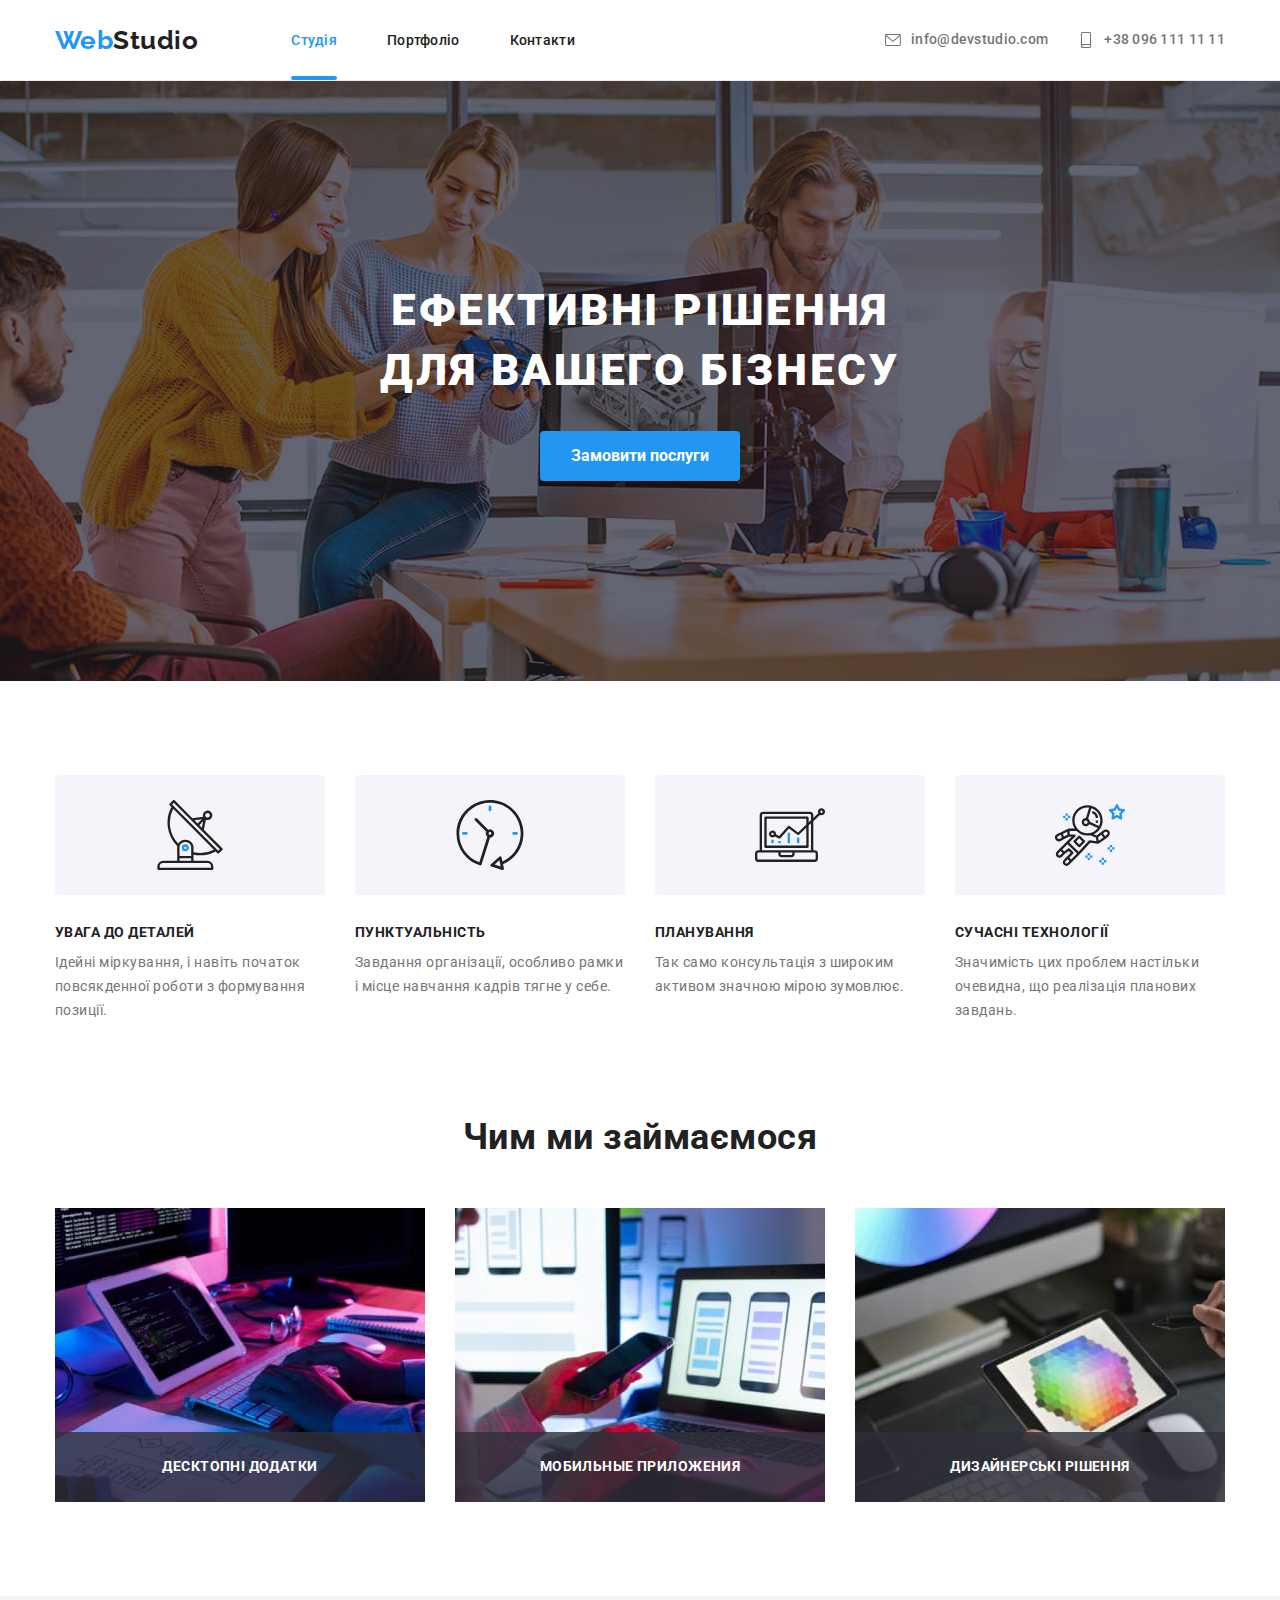
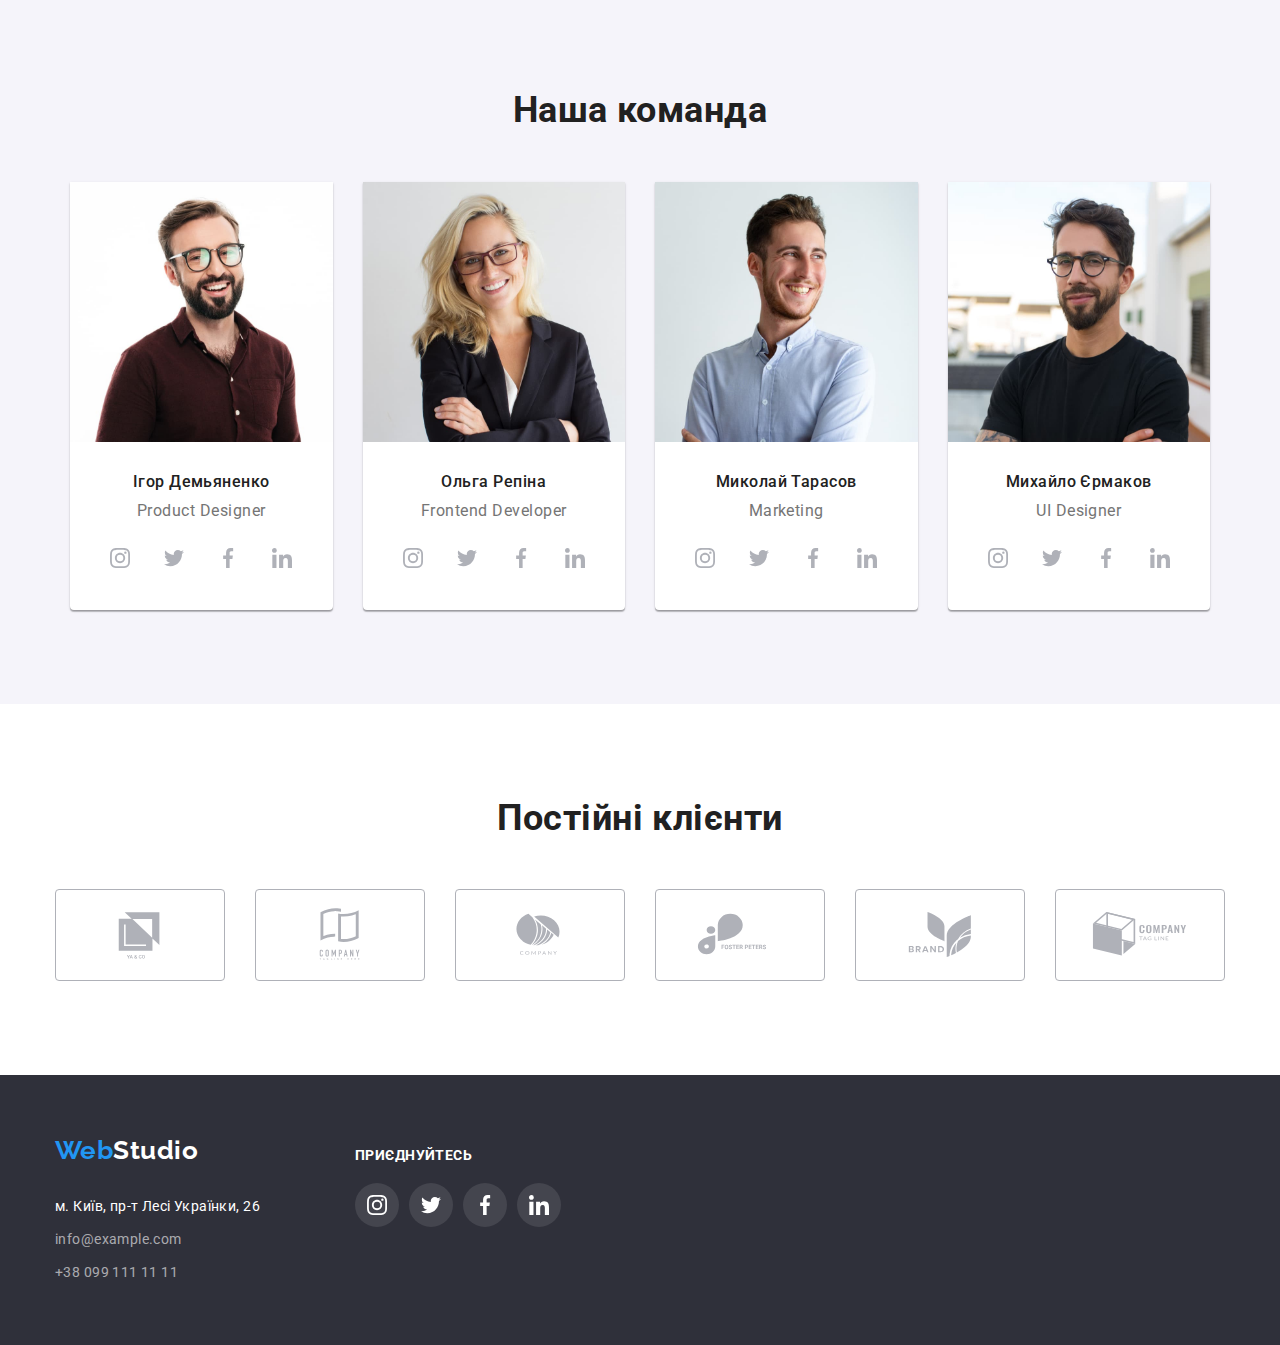
==== commit e43ab5ab: "end-css" ====
--- a/index.html
+++ b/index.html
@@ -22,26 +22,26 @@
     <div class="container header">
       <a class="logo-font" lang="en" href="./index.html">Web<span class="logo-header-color">Studio</span></a>
       <nav class="header-nav">
-        <ul class="navigation">
-          <li>
-            <a class="font-nav current" href="./index.html">Студія</a>
-          </li>
-          <li>
-            <a class="font-nav" href="./portfolio.html">Портфоліо</a>
-          </li>
-          <li>
-            <a class="font-nav" href="./">Контакти</a>
+        <ul class="header-list">
+          <li>
+            <a class="header-link current" href="./index.html">Студія</a>
+          </li>
+          <li>
+            <a class="header-link" href="./portfolio.html">Портфоліо</a>
+          </li>
+          <li>
+            <a class="header-link" href="./">Контакти</a>
           </li>
         </ul>
       </nav>
       <ul class="contacts">
         <li>
-          <a class="font-contacts mail" href="mailto:info@devstudio.com"><svg class="icon" width="16" height="12">
+          <a class="contact-link mail" href="mailto:info@devstudio.com"><svg class="icon" width="16" height="12">
               <use href="./images/icons.svg#mail"></use>
             </svg> info@devstudio.com</a>
         </li>
         <li>
-          <a class="font-contacts phone" href="tel:+380961111111"><svg class="icon" width="10" height="16">
+          <a class="contact-link phone" href="tel:+380961111111"><svg class="icon" width="10" height="16">
               <use href="./images/icons.svg#smartphone"></use>
             </svg> +38 096 111 11 11</a>
         </li>
@@ -52,52 +52,52 @@
   <!-- Унікальний контент -->
   <main class="main-content">
     <!-- Секція Герої -->
-    <section class="hero">
-      <h1 class="font-hero">Ефективні рішення<br /> для вашего бізнесу</h1>
-      <button class="button button-order" type="button" data-modal-open>Замовити послуги</button>
+    <section class="section-hero">
+      <h1 class="hero-title">Ефективні рішення<br /> для вашего бізнесу</h1>
+      <button class="button hero-btn" type="button" data-modal-open>Замовити послуги</button>
     </section>
     <!-- Секція особливості команди -->
     <section class="section">
       <div class="container">
         <h2 class="hidden-item">Наші особливості</h2>
-        <ul class="benefits">
-          <li>
-            <div class="item-thumb"><svg class="item" width="70" height="70">
+        <ul class="skils-list">
+          <li>
+            <div class="skils-div"><svg class="item" width="70" height="70">
                 <use href="./images/icons.svg#antenna"></use>
               </svg>
             </div>
-            <h3 class="font-fact-name">УВАГА ДО ДЕТАЛЕЙ</h3>
-            <p class="font-fact-descr">
+            <h3 class="skils-subtitle">УВАГА ДО ДЕТАЛЕЙ</h3>
+            <p class="skils-text">
               Ідейні міркування, і навіть початок повсякденної роботи з формування позиції.
             </p>
           </li>
           <li>
-            <div class="item-thumb"><svg class="item" width="70" height="70">
+            <div class="skils-div"><svg class="item" width="70" height="70">
                 <use href="./images/icons.svg#clock"></use>
               </svg>
             </div>
-            <h3 class="font-fact-name">ПУНКТУАЛЬНІСТЬ</h3>
-            <p class="font-fact-descr">
+            <h3 class="skils-subtitle">ПУНКТУАЛЬНІСТЬ</h3>
+            <p class="skils-text">
               Завдання організації, особливо рамки і місце навчання кадрів тягне у себе.
             </p>
           </li>
           <li>
-            <div class="item-thumb"><svg class="item" width="70" height="70">
+            <div class="skils-div"><svg class="item" width="70" height="70">
                 <use href="./images/icons.svg#diagram"></use>
               </svg>
             </div>
-            <h3 class="font-fact-name">ПЛАНУВАННЯ</h3>
-            <p class="font-fact-descr">
+            <h3 class="skils-subtitle">ПЛАНУВАННЯ</h3>
+            <p class="skils-text">
               Так само консультація з широким активом значною мірою зумовлює.
             </p>
           </li>
           <li>
-            <div class="item-thumb"><svg class="item" width="70" height="70">
+            <div class="skils-div"><svg class="item" width="70" height="70">
                 <use href="./images/icons.svg#astronaut"></use>
               </svg>
             </div>
-            <h3 class="font-fact-name">СУЧАСНІ ТЕХНОЛОГІЇ</h3>
-            <p class="font-fact-descr">
+            <h3 class="skils-subtitle">СУЧАСНІ ТЕХНОЛОГІЇ</h3>
+            <p class="skils-text">
               Значимість цих проблем настільки очевидна, що реалізація планових завдань.
             </p>
           </li>
@@ -105,37 +105,37 @@
       </div>
     </section>
     <!-- Секція галерея  -->
-    <section class="section what-we-do">
+    <section class="section section-gallery">
       <div class="container">
         <h2 class="section-title">Чим ми займаємося</h2>
-        <div class="whatwedo-images">
-          <div class="whatwedo-thumb">
+        <div class="gallery-list">
+          <div class="gallery-item">
             <img src="./images/img1.jpg" alt="Набирає текст на планшеті за допомогою клавіатури" width="370"
               height="294" />
-            <p class="whatwedo-label">Десктопні додатки</p>
+            <p class="gallery-label">Десктопні додатки</p>
           </div>
-          <div class="whatwedo-thumb">
+          <div class="gallery-item">
             <img src="./images/img2.jpg" alt="Смартфон з ноубуком" width="370" height="294" />
-            <p class="whatwedo-label">Мобильные приложения</p>
+            <p class="gallery-label">Мобильные приложения</p>
           </div>
-          <div class="whatwedo-thumb">
+          <div class="gallery-item">
             <img src="./images/img3.jpg" alt="Вибір кольору на планшеті" width="370" height="294" />
-            <p class="whatwedo-label">Дизайнерські рішення</p>
+            <p class="gallery-label">Дизайнерські рішення</p>
           </div>
         </div>
       </div>
     </section>
 
     <!-- Секція нашої команди -->
-    <section class="section command">
+    <section class="section section-teams">
       <div class="container">
         <h2 class="section-title">Наша команда</h2>
-        <ul class="people">
-          <li class="person">
+        <ul class="teams-list">
+          <li class="teams-item">
             <img src="./images/our_team/product_Designer.jpg" alt="фото продукт дизайнера" width="270" height="260" />
-            <div class="person-descr">
-              <h3 class="font-name">Ігор Демьяненко</h3>
-              <p class="font-job" lang="en">Product Designer</p>
+            <div class="team-images-div">
+              <h3 class="teams-subtitle">Ігор Демьяненко</h3>
+              <p class="teams-text" lang="en">Product Designer</p>
               <ul class="joinus-social">
                 <li>
                   <a class="social-link" href=" ">
@@ -168,12 +168,12 @@
               </ul>
             </div>
           </li>
-          <li class="person">
+          <li class="teams-item">
             <img src="./images/our_team/frontend_developer.jpg" alt="Фото фронтенд девелопер" width="270"
               height="260" />
-            <div class="person-descr">
-              <h3 class="font-name">Ольга Репіна</h3>
-              <p class="font-job" lang="en">Frontend Developer</p>
+            <div class="team-images-div">
+              <h3 class="teams-subtitle">Ольга Репіна</h3>
+              <p class="teams-text" lang="en">Frontend Developer</p>
               <ul class="joinus-social">
                 <li>
                   <a class="social-link" href=" ">
@@ -206,11 +206,11 @@
               </ul>
             </div>
           </li>
-          <li class="person">
+          <li class="teams-item">
             <img src="./images/our_team/marketing.jpg" alt="Фото маркетинг" width="270" height="260" />
-            <div class="person-descr">
-              <h3 class="font-name">Миколай Тарасов</h3>
-              <p class="font-job" lang="en">Marketing</p>
+            <div class="team-images-div">
+              <h3 class="teams-subtitle">Миколай Тарасов</h3>
+              <p class="teams-text" lang="en">Marketing</p>
               <ul class="joinus-social">
                 <li>
                   <a class="social-link" href=" ">
@@ -243,11 +243,11 @@
               </ul>
             </div>
           </li>
-          <li class="person">
+          <li class="teams-item">
             <img src="./images/our_team/ui_designer.jpg" alt="Фото УІ дизайнера" width="270" height="260" />
-            <div class="person-descr">
-              <h3 class="font-name">Михайло Єрмаков</h3>
-              <p class="font-job" lang="en">UI Designer</p>
+            <div class="team-images-div">
+              <h3 class="teams-subtitle">Михайло Єрмаков</h3>
+              <p class="teams-text" lang="en">UI Designer</p>
               <ul class="joinus-social">
                 <li>
                   <a class="social-link" href=" ">
@@ -285,41 +285,41 @@
     </section>
 
     <!-- Клієнти -->
-    <section class="section portfolio">
+    <section class="section section-customers">
       <div class="container">
         <h2 class="section-title">Постійні клієнти</h2>
-        <ul class="clients-list">
-          <li><a class="client" href="" target="_blank" rel="noopener noreferrer">
+        <ul class="customers-list">
+          <li><a class="customers" href="" target="_blank" rel="noopener noreferrer">
               <svg class="icon" width="106" height="60">
                 <use href="./images/icons.svg#logo-1"></use>
               </svg>
             </a>
           </li>
-          <li><a class="client" href="" target="_blank" rel="noopener noreferrer">
+          <li><a class="customers" href="" target="_blank" rel="noopener noreferrer">
               <svg class="icon" width="106" height="60">
                 <use href="./images/icons.svg#logo-2"></use>
               </svg>
             </a>
           </li>
-          <li><a class="client" href="" target="_blank" rel="noopener noreferrer">
+          <li><a class="customers" href="" target="_blank" rel="noopener noreferrer">
               <svg class="icon" width="106" height="60">
                 <use href="./images/icons.svg#logo-3"></use>
               </svg>
             </a>
           </li>
-          <li><a class="client" href="" target="_blank" rel="noopener noreferrer">
+          <li><a class="customers" href="" target="_blank" rel="noopener noreferrer">
               <svg class="icon" width="106" height="60">
                 <use href="./images/icons.svg#logo-4"></use>
               </svg>
             </a>
           </li>
-          <li><a class="client" href="" target="_blank" rel="noopener noreferrer">
+          <li><a class="customers" href="" target="_blank" rel="noopener noreferrer">
               <svg class="icon" width="106" height="60">
                 <use href="./images/icons.svg#logo-5"></use>
               </svg>
             </a>
           </li>
-          <li><a class="client" href="" target="_blank" rel="noopener noreferrer">
+          <li><a class="customers" href="" target="_blank" rel="noopener noreferrer">
               <svg class="icon" width="106" height="60">
                 <use href="./images/icons.svg#logo-6"></use>
               </svg>
@@ -334,8 +334,8 @@
   <div class="backdrop is-hidden" data-modal>
     <div class="modal-order ">
       <button type="button" class="button-close" data-modal-close>
-        <svg class="icon">
-          <use href="./images/icons.svg#icon-modal-close"></use>
+        <svg class="icon" width="11" height="11">
+          <use href="./images/icons.svg#icon-cancel"></use>
         </svg>
       </button>
 
@@ -345,7 +345,7 @@
   <!-- Підвал сторінки -->
   <footer class="footer">
     <div class="container">
-      <div class="footer-add">
+      <div class="contact-div">
         <a class="logo-font" lang="en" href="./index.html">Web<span class="logo-footer-color">Studio</span></a>
         <address class="address">
           <ul>
--- a/css/styles.css
+++ b/css/styles.css
@@ -57,7 +57,7 @@
   overflow: hidden;
 }
 
-/* ---------------  HEADER  ----------------*/
+/* HEADER */
 .page-header {
   display: flex;
   align-items: center;
@@ -70,7 +70,6 @@
   margin-right: auto;
   padding-left: 15px;
   padding-right: 15px;
-  /* outline: 1px dashed red; */
 }
 
 .header {
@@ -78,22 +77,20 @@
   align-items: center;
 }
 
-.navigation {
-  display: flex;
-  list-style: none;
-}
-
-.navigation li:not(:first-child) {
+.header-list {
+  display: flex;
+  list-style: none;
+}
+
+.header-list li:not(:first-child) {
   margin-left: 50px;
-  /* outline: 1px dashed green; */
-}
-
-.navigation li:first-child {
+}
+
+.header-list li:first-child {
   margin-left: 93px;
-  /* outline: 1px dashed green; */
-}
-
-.font-nav {
+}
+
+.header-link {
   position: relative;
   display: block;
   padding-top: 32px;
@@ -101,24 +98,22 @@
   text-decoration: none;
   font-weight: 500;
   font-size: 14px;
-  line-height: 1.14;
+  line-height: calc() 1.14;
   letter-spacing: 0.02em;
   color: var(--main-text-color);
-  /* outline: 1px dashed green; */
-
   transition: color var(--duration) var(--timing-function);
 }
 
-.font-nav:hover,
-.font-nav:focus {
+.header-link:hover,
+.header-link:focus {
   color: var(--blue-color);
 }
 
-.font-nav.current {
+.header-link.current {
   color: var(--blue-color);
 }
 
-.font-nav.current::after {
+.header-link.current::after {
   position: absolute;
   bottom: 0;
   left: 0;
@@ -130,7 +125,7 @@
   display: inline-block;
 }
 
-.font-contacts {
+.contact-link {
   display: flex;
   padding-top: 32px;
   padding-bottom: 32px;
@@ -140,12 +135,11 @@
   line-height: 1.14;
   letter-spacing: 0.02em;
   color: var(--grey-color);
-
   transition: color var(--duration) var(--timing-function);
 }
 
-.font-contacts:hover,
-.font-contacts:focus {
+.contact-link:hover,
+.contact-link:focus {
   color: var(--blue-color);
 }
 
@@ -153,15 +147,13 @@
   display: flex;
   list-style: none;
   margin-left: auto;
-  /* outline: 1px dashed green; */
 }
 
 .contacts li:not(:first-child) {
   margin-left: 30px;
-  /* outline: 1px dotted green; */
-}
-
-.font-contacts .icon {
+}
+
+.contact-link .icon {
   width: 16px;
   height: 16px;
   margin-right: 10px;
@@ -171,9 +163,9 @@
   fill: currentColor;
 }
 
-/* ----------------  HERO  -----------------*/
-
-.hero {
+/* hero */
+
+.section-hero {
   padding-top: 200px;
   text-align: center;
 
@@ -192,7 +184,7 @@
   background-position: center;
 }
 
-.font-hero {
+.hero-title {
   font-weight: 900;
   font-size: 44px;
   line-height: 1.36;
@@ -212,7 +204,7 @@
   border: none;
 }
 
-.button-order {
+.hero-btn {
   width: 200px;
   margin-top: 30px;
   background: var(--blue-color);
@@ -222,11 +214,11 @@
   box-shadow: 0px 4px 4px rgba(0, 0, 0, 0.15);
 }
 
-.button-order:hover {
+.hero-btn:hover {
   box-shadow: 0px 4px 4px rgba(0, 0, 0, 0.9);
 }
 
-/* ----------- ОКНО ЗАКАЗАТЬ УСЛУГУ ---------- */
+/* ЗАмолвення послуг */
 .backdrop {
   position: fixed;
   top: 0;
@@ -234,7 +226,6 @@
   width: 100%;
   height: 100%;
   background: rgba(0, 0, 0, 0.2);
-
   transition: opacity 500ms var(--timing-function);
 }
 
@@ -249,7 +240,6 @@
   box-shadow: 0px 1px 3px rgba(0, 0, 0, 0.12), 0px 1px 1px rgba(0, 0, 0, 0.14),
     0px 2px 1px rgba(0, 0, 0, 0.2);
   border-radius: 4px;
-
   transition: transform 500ms var(--timing-function);
 }
 
@@ -280,25 +270,23 @@
   height: 11px;
 }
 
-/* ------------  ПРЕИМУЩЕСТВА  -------------*/
+/* Чим кращі */
 .section {
   padding-top: 94px;
-  /* outline: 1px dashed blue; */
-}
-
-.benefits {
+}
+
+.skils-list {
   display: flex;
   list-style: none;
   margin-left: -30px;
 }
 
-.benefits li {
+.skils-list li {
   flex-basis: calc(100% / 4 - 30px);
   margin-left: 30px;
-  /* outline: 1px dashed green; */
-}
-
-.benefits .item-thumb {
+}
+
+.skils-list .skils-div {
   display: flex;
   justify-content: center;
   align-items: center;
@@ -309,19 +297,21 @@
   border-radius: 4px;
 }
 
-.benefits .item {
+.skils-list .item {
   width: 70px;
   height: 70px;
 }
 
-.font-fact-name {
+.skils-subtitle,
+.prt-box-subtitle {
   font-size: 14px;
   line-height: 1.14;
   text-align: left;
   text-transform: uppercase;
 }
 
-.font-fact-descr {
+.skils-text,
+.prt-box-text {
   font-size: 14px;
   line-height: 1.71;
   text-align: left;
@@ -329,9 +319,9 @@
   margin-top: 10px;
 }
 
-/* ----------  ЧЕМ МЫ ЗАНИМАЕМСЯ  -----------*/
-
-.what-we-do {
+/* Чим ми займаємося */
+
+.section-gallery {
   padding-bottom: 94px;
 }
 
@@ -340,19 +330,17 @@
   text-align: center;
 }
 
-.whatwedo-images {
+.gallery-list {
   display: flex;
   justify-content: space-between;
   margin-top: 50px;
-  /* outline: 1px dashed green; */
-}
-
-.whatwedo-thumb {
+}
+
+.gallery-item {
   position: relative;
-  /* outline: 1px dashed red; */
-}
-
-.whatwedo-label {
+}
+
+.gallery-label {
   position: absolute;
   bottom: 0;
   padding-top: 27px;
@@ -366,23 +354,22 @@
   text-transform: uppercase;
   color: var(--white-color);
   background: rgba(47, 48, 58, 0.8);
-  /* outline: 2px dashed blue; */
-}
-/* -------------  НАША КОМАНДА  -------------*/
-.command {
+}
+
+/* Наша Команда */
+.section-teams {
   background: #f5f4fa;
   padding-bottom: 94px;
 }
 
-.people {
+.teams-list {
   display: flex;
   justify-content: center;
   list-style: none;
   margin-top: 50px;
-  /* outline: 1px dashed green; */
-}
-
-.person {
+}
+
+.teams-item {
   background: #ffffff;
   flex-basis: calc(100% / 4 - 30px);
   margin-left: 30px;
@@ -391,22 +378,22 @@
   border-radius: 0px 0px 4px 4px;
 }
 
-.person:first-child {
+.teams-item:first-child {
   margin-left: 0;
 }
 
-.person-descr {
+.team-images-div {
   padding: 30px 0;
 }
 
-.font-name {
+.teams-subtitle {
   font-weight: 500;
   font-size: 16px;
   text-align: center;
   line-height: 1.19;
 }
 
-.font-job {
+.teams-text {
   font-size: 16px;
   text-align: center;
   line-height: 1.19;
@@ -414,14 +401,14 @@
   margin-top: 10px;
 }
 
-.person .joinus-social {
+.teams-item .joinus-social {
   width: 206px;
   margin-top: 16px;
   margin-left: auto;
   margin-right: auto;
 }
 
-.person .social-link {
+.teams-item .social-link {
   display: flex;
   justify-content: center;
   align-items: center;
@@ -429,28 +416,26 @@
   height: 44px;
   border-radius: 50%;
   background: rgba(255, 255, 255, 0.1);
-  /* outline: 1px dashed green; */
   color: #afb1b8;
   transition: color var(--duration) var(--timing-function),
     background-color var(--duration) var(--timing-function);
 }
 
-.person .social-link:hover,
-.person .social-link:focus {
+.teams-item .social-link:hover,
+.teams-item .social-link:focus {
   color: var(--white-color);
   background-color: var(--blue-color);
 }
 
-/* -------- Постоянные клиенты ------------ */
-.clients-list {
+/* Постійні клієнти */
+.customers-list {
   display: flex;
   justify-content: space-between;
   list-style: none;
   margin-top: 50px;
-  /* outline: 1px dashed green; */
-}
-
-.client {
+}
+
+.customers {
   display: flex;
   justify-content: center;
   align-items: center;
@@ -459,18 +444,17 @@
   border: 1px solid #afb1b8;
   border-radius: 4px;
   color: #afb1b8;
-
   transition: color var(--duration) var(--timing-function),
     border-color var(--duration) var(--timing-function);
 }
 
-.client:hover,
-.client:focus {
+.customers:hover,
+.customers:focus {
   color: var(--blue-color);
   border-color: var(--blue-color);
 }
 
-/* --------------  FOOTER  --------------- */
+/* FOOTER */
 .footer {
   padding: 60px 0;
   background: var(--accent-bcg-color);
@@ -480,7 +464,7 @@
   display: flex;
 }
 
-.footer-add {
+.contact-div {
   width: 230px;
 }
 
@@ -520,7 +504,6 @@
   width: 206px;
   margin-left: 70px;
   margin-top: 12px;
-  /* outline: 1px dashed red; */
 }
 
 .joinus {
@@ -537,7 +520,6 @@
   display: flex;
   list-style: none;
   justify-content: space-between;
-  /* outline: 2px dashed green; */
 }
 
 .footer-joinus .social-link {
@@ -549,8 +531,6 @@
   border-radius: 50%;
   color: var(--white-color);
   background: rgba(255, 255, 255, 0.1);
-  /* outline: 1px dashed green; */
-
   transition: background-color var(--duration) var(--timing-function);
 }
 
@@ -559,8 +539,9 @@
   background: var(--blue-color);
 }
 
-/* -------------- PORTFOLI0  -------------- */
-.portfolio {
+/* Портфоліо */
+.section-customers,
+.prt-section {
   padding-bottom: 94px;
 }
 
@@ -574,7 +555,6 @@
   margin-right: 8px;
   padding: 0 22px;
   background: #f5f4fa;
-
   transition: background-color var(--duration) var(--timing-function),
     color var(--duration) var(--timing-function);
 }
@@ -587,42 +567,39 @@
     0px 2px 2px rgba(0, 0, 0, 0.12);
 }
 
-.portfolio-products {
+.prt-box {
   display: flex;
   flex-wrap: wrap;
   margin-left: -30px;
   margin-bottom: -30px;
   list-style: none;
-  /* outline: 1px dashed orangered; */
-}
-
-.product {
+}
+
+.prt-box-item {
   border: 1px solid #eeeeee;
   width: calc(100% / 3 - 30px);
   margin-left: 30px;
   margin-bottom: 30px;
-  /* outline: 1px dashed green; */
-}
-
-.product-thumb {
+}
+
+.prt-box-thumb {
   position: relative;
   overflow: hidden;
-  /* outline: 1px dashed red; */
-}
-
-.product a {
+}
+
+.prt-box-item a {
   display: block;
   text-decoration: none;
   color: var(--main-text-color);
 }
 
-.product a:hover,
-.product a:focus {
+.prt-box-item a:hover,
+.prt-box-item a:focus {
   box-shadow: 0px 1px 1px rgba(0, 0, 0, 0.12), 0px 4px 4px rgba(0, 0, 0, 0.06),
     1px 4px 6px rgba(0, 0, 0, 0.16);
 }
 
-.product-overlay {
+.prt-box-overlay {
   position: absolute;
   top: 0;
   left: 0;
@@ -634,25 +611,23 @@
   font-size: 18px;
   line-height: 1.56;
   letter-spacing: 00.03em;
-
   overflow: hidden;
-
   transform: translatey(100%);
   transition: transform var(--duration) var(--timing-function);
 }
 
-.product a:hover .product-overlay {
+.prt-box-item a:hover .prt-box-overlay {
   transform: translateY(0);
 }
 
-.product img,
+.prt-box-item img,
 .customers img,
-.person img,
-.whatwedo-images img {
+.teams-item img,
+.gallery-list img {
   display: block;
   max-width: 100%;
 }
 
-.product-descr {
+.prt-box-descr {
   padding: 20px 24px;
 }
